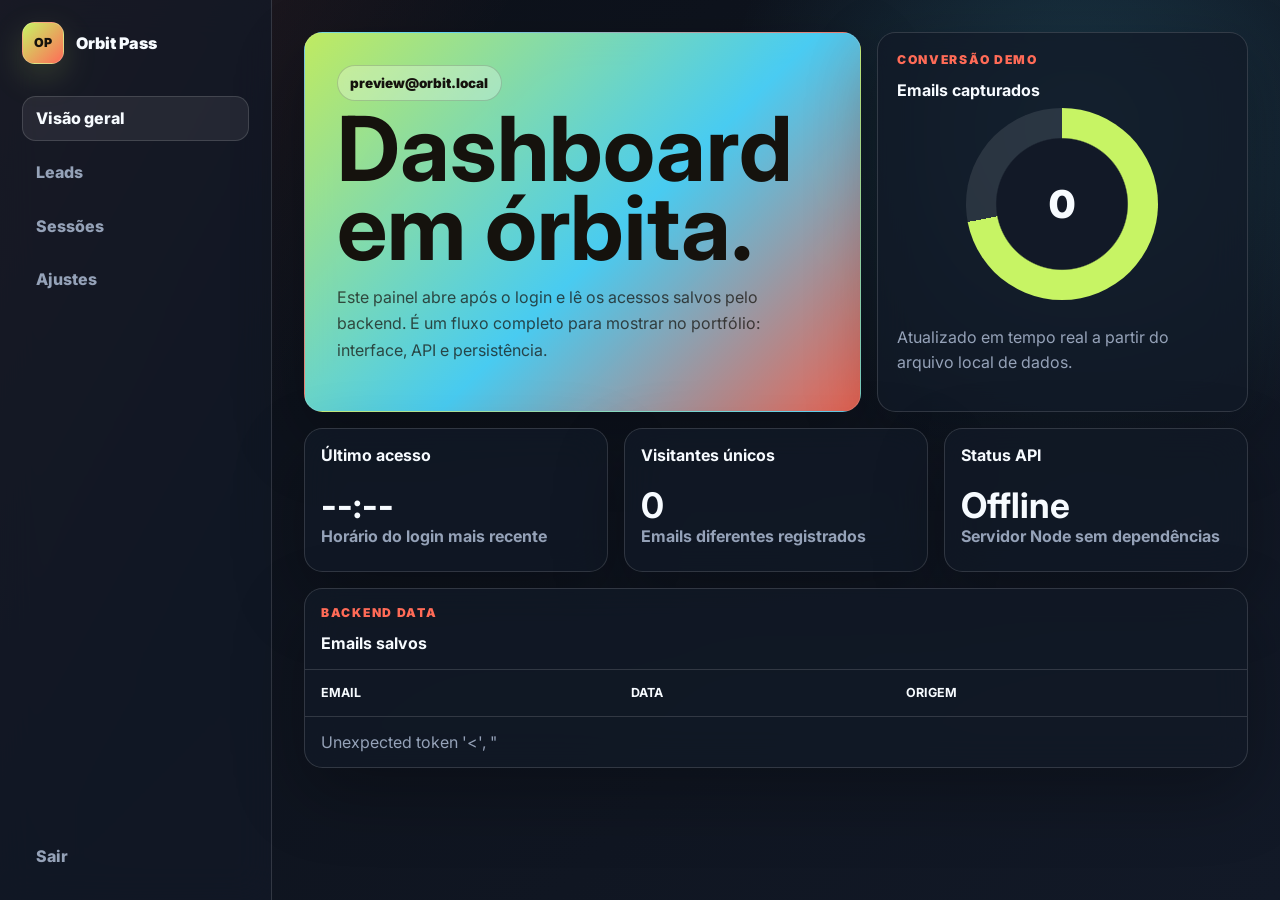
==== dashboard.html @ ef5bdccc "Cria login orbital com backend e dashboard" ====
<!DOCTYPE html>
<html lang="pt-BR">
<head>
  <meta charset="UTF-8">
  <meta name="viewport" content="width=device-width, initial-scale=1.0">
  <meta name="description" content="Dashboard Orbit Pass após login.">
  <title>Orbit Pass | Dashboard</title>
  <link rel="preconnect" href="https://fonts.googleapis.com">
  <link rel="preconnect" href="https://fonts.gstatic.com" crossorigin>
  <link href="https://fonts.googleapis.com/css2?family=Inter:wght@400;500;600;700;800;900&display=swap" rel="stylesheet">
  <link rel="stylesheet" href="styles.css">
</head>
<body class="dashboard-page">
  <main class="dashboard-shell">
    <aside class="sidebar" aria-label="Menu principal">
      <div>
        <a class="brand" href="/">
          <span class="brand-mark">OP</span>
          <span>Orbit Pass</span>
        </a>
        <nav class="nav-stack" aria-label="Seções da dashboard">
          <a class="is-active" href="#">Visão geral</a>
          <a href="#">Leads</a>
          <a href="#">Sessões</a>
          <a href="#">Ajustes</a>
        </nav>
      </div>
      <button class="logout-btn" type="button">Sair</button>
    </aside>

    <section class="dashboard-main">
      <div class="dashboard-hero">
        <article class="welcome-panel">
          <span class="session-pill" data-user-email>Carregando sessão...</span>
          <h1>Dashboard em órbita.</h1>
          <p>
            Este painel abre após o login e lê os acessos salvos pelo backend.
            É um fluxo completo para mostrar no portfólio: interface, API e persistência.
          </p>
        </article>

        <article class="insight-panel">
          <div>
            <p class="eyebrow">conversão demo</p>
            <h2>Emails capturados</h2>
          </div>
          <div class="radial-stat" data-total-leads>0</div>
          <p class="muted-copy">Atualizado em tempo real a partir do arquivo local de dados.</p>
        </article>
      </div>

      <section class="dashboard-grid" aria-label="Indicadores">
        <article class="dash-card">
          <h2>Último acesso</h2>
          <strong data-last-login>--:--</strong>
          <span>Horário do login mais recente</span>
        </article>
        <article class="dash-card">
          <h2>Visitantes únicos</h2>
          <strong data-unique-leads>0</strong>
          <span>Emails diferentes registrados</span>
        </article>
        <article class="dash-card">
          <h2>Status API</h2>
          <strong data-api-status>Online</strong>
          <span>Servidor Node sem dependências</span>
        </article>
      </section>

      <section class="lead-table" aria-label="Emails salvos">
        <header>
          <div>
            <p class="eyebrow">backend data</p>
            <h2>Emails salvos</h2>
          </div>
        </header>
        <table>
          <thead>
            <tr>
              <th>Email</th>
              <th>Data</th>
              <th>Origem</th>
            </tr>
          </thead>
          <tbody data-leads-body>
            <tr>
              <td colspan="3">Carregando...</td>
            </tr>
          </tbody>
        </table>
      </section>
    </section>
  </main>

  <script src="dashboard.js"></script>
</body>
</html>
---- styles.css ----
:root {
  color-scheme: dark;
  --bg: #0c1018;
  --bg-soft: #121927;
  --surface: rgba(18, 25, 39, 0.76);
  --surface-strong: #f6f1e7;
  --text: #f7fbff;
  --text-dark: #15120d;
  --muted: #95a2b8;
  --muted-dark: #625f58;
  --line: rgba(255, 255, 255, 0.14);
  --field: rgba(255, 255, 255, 0.07);
  --lime: #c7f464;
  --coral: #ff6b57;
  --cyan: #4dd7ff;
  --violet: #8f7cff;
  --ink: #15120d;
  --danger: #ff5c7a;
  --shadow: 0 26px 70px rgba(0, 0, 0, 0.28);
}

:root.light {
  color-scheme: light;
  --bg: #f4efe5;
  --bg-soft: #fffaf0;
  --surface: rgba(255, 250, 240, 0.78);
  --surface-strong: #111827;
  --text: #16130e;
  --text-dark: #f7fbff;
  --muted: #68645d;
  --muted-dark: #bfc8d7;
  --line: rgba(22, 19, 14, 0.14);
  --field: rgba(255, 255, 255, 0.62);
  --shadow: 0 24px 60px rgba(68, 54, 31, 0.16);
}

* {
  box-sizing: border-box;
}

body {
  min-height: 100vh;
  margin: 0;
  overflow-x: hidden;
  color: var(--text);
  font-family: Inter, system-ui, -apple-system, BlinkMacSystemFont, "Segoe UI", sans-serif;
  background:
    linear-gradient(120deg, color-mix(in srgb, var(--coral) 12%, transparent), transparent 28rem),
    radial-gradient(circle at 84% 14%, color-mix(in srgb, var(--cyan) 18%, transparent), transparent 22rem),
    linear-gradient(135deg, var(--bg), var(--bg-soft));
}

button,
input {
  font: inherit;
}

a {
  color: inherit;
  text-decoration: none;
}

.access-shell {
  display: grid;
  min-height: 100vh;
  grid-template-columns: minmax(0, 1.08fr) minmax(420px, 0.92fr);
}

.signal-stage {
  position: relative;
  display: grid;
  min-height: 100vh;
  grid-template-rows: auto 1fr auto;
  overflow: hidden;
  padding: clamp(1.1rem, 3vw, 2.4rem);
  color: white;
  background:
    linear-gradient(135deg, rgba(13, 18, 28, 0.96), rgba(16, 28, 39, 0.82)),
    linear-gradient(90deg, rgba(255, 255, 255, 0.07) 1px, transparent 1px),
    linear-gradient(0deg, rgba(255, 255, 255, 0.07) 1px, transparent 1px);
  background-size: auto, 4.8rem 4.8rem, 4.8rem 4.8rem;
}

.signal-stage::before {
  position: absolute;
  inset: -20%;
  content: "";
  background:
    conic-gradient(from 110deg at 38% 45%, transparent, rgba(199, 244, 100, 0.18), transparent 28%),
    conic-gradient(from 260deg at 74% 56%, transparent, rgba(255, 107, 87, 0.22), transparent 32%);
  filter: blur(10px);
  animation: ambientSpin 18s linear infinite;
}

.signal-stage::after {
  position: absolute;
  inset: 0;
  content: "";
  background-image: linear-gradient(rgba(255, 255, 255, 0.08) 1px, transparent 1px);
  background-size: 100% 0.55rem;
  opacity: 0.16;
  pointer-events: none;
}

.topbar,
.orbit-wrap,
.stage-copy {
  position: relative;
  z-index: 1;
}

.topbar {
  display: flex;
  align-items: center;
  justify-content: space-between;
}

.brand,
.mobile-brand {
  display: inline-flex;
  align-items: center;
  gap: 0.72rem;
  font-weight: 900;
}

.brand-mark {
  display: grid;
  width: 2.65rem;
  height: 2.65rem;
  place-items: center;
  border: 1px solid rgba(255, 255, 255, 0.22);
  border-radius: 0.78rem;
  color: var(--ink);
  background: linear-gradient(135deg, var(--lime), var(--coral));
  box-shadow: 0 12px 34px rgba(199, 244, 100, 0.18);
  font-size: 0.78rem;
  letter-spacing: 0;
}

.theme-toggle {
  display: grid;
  width: 2.8rem;
  height: 2.8rem;
  place-items: center;
  border: 1px solid rgba(255, 255, 255, 0.22);
  border-radius: 999px;
  color: white;
  background: rgba(255, 255, 255, 0.1);
  cursor: pointer;
  backdrop-filter: blur(14px);
  transition: transform 0.2s ease, background 0.2s ease;
}

.theme-toggle:hover {
  transform: translateY(-2px) rotate(8deg);
  background: rgba(255, 255, 255, 0.16);
}

.theme-toggle svg,
.input-wrap svg,
.submit-btn svg {
  width: 1.15rem;
  height: 1.15rem;
  fill: none;
  stroke: currentColor;
  stroke-width: 1.9;
  stroke-linecap: round;
  stroke-linejoin: round;
}

.sun-icon,
:root.light .moon-icon {
  display: none;
}

:root.light .sun-icon {
  display: block;
}

.orbit-wrap {
  align-self: center;
  justify-self: center;
  width: min(38rem, 92vw);
  aspect-ratio: 1;
  margin-block: 1rem;
}

.orbit-core {
  position: relative;
  width: 100%;
  height: 100%;
  border-radius: 50%;
  background:
    radial-gradient(circle, rgba(255, 255, 255, 0.12), transparent 8rem),
    radial-gradient(circle at 40% 50%, rgba(77, 215, 255, 0.16), transparent 12rem);
}

.core-dot,
.core-ring,
.planet,
.floating-note {
  position: absolute;
}

.core-dot {
  inset: 42%;
  border: 2px solid rgba(255, 255, 255, 0.28);
  border-radius: 1.5rem;
  background: linear-gradient(135deg, var(--lime), var(--cyan));
  box-shadow: 0 0 90px rgba(77, 215, 255, 0.42);
  animation: pulseCore 3.4s ease-in-out infinite;
}

.core-ring {
  inset: var(--inset);
  border: 1px solid rgba(255, 255, 255, 0.2);
  border-radius: 50%;
  transform: rotate(var(--rotate));
}

.core-ring::before {
  position: absolute;
  width: 1rem;
  height: 1rem;
  top: 11%;
  left: 18%;
  border-radius: 50%;
  background: var(--color);
  box-shadow: 0 0 30px var(--color);
  content: "";
}

.core-ring.one {
  --inset: 8%;
  --rotate: -18deg;
  --color: var(--lime);
  animation: orbitA 12s linear infinite;
}

.core-ring.two {
  --inset: 20%;
  --rotate: 22deg;
  --color: var(--coral);
  animation: orbitB 9s linear infinite;
}

.core-ring.three {
  --inset: 31%;
  --rotate: 74deg;
  --color: var(--cyan);
  animation: orbitA 15s linear infinite reverse;
}

.planet {
  width: 4.2rem;
  height: 4.2rem;
  border: 1px solid rgba(255, 255, 255, 0.18);
  border-radius: 1.2rem;
  background: rgba(255, 255, 255, 0.1);
  backdrop-filter: blur(14px);
  animation: drift 5s ease-in-out infinite;
}

.p1 {
  top: 8%;
  right: 13%;
  background: linear-gradient(135deg, rgba(143, 124, 255, 0.34), rgba(255, 255, 255, 0.08));
}

.p2 {
  bottom: 15%;
  left: 10%;
  animation-delay: -1.2s;
  background: linear-gradient(135deg, rgba(199, 244, 100, 0.28), rgba(255, 255, 255, 0.08));
}

.p3 {
  right: 2%;
  bottom: 24%;
  animation-delay: -2s;
  background: linear-gradient(135deg, rgba(255, 107, 87, 0.3), rgba(255, 255, 255, 0.08));
}

.floating-note {
  display: grid;
  gap: 0.15rem;
  min-width: 8.6rem;
  padding: 0.8rem 0.9rem;
  border: 1px solid rgba(255, 255, 255, 0.18);
  border-radius: 1rem;
  background: rgba(10, 15, 24, 0.66);
  box-shadow: 0 20px 54px rgba(0, 0, 0, 0.26);
  backdrop-filter: blur(18px);
}

.floating-note small {
  color: rgba(255, 255, 255, 0.58);
  font-size: 0.68rem;
  font-weight: 800;
  text-transform: uppercase;
}

.floating-note strong {
  font-size: 1.3rem;
}

.note-a {
  top: 10%;
  left: 2%;
}

.note-b {
  top: 42%;
  right: -1%;
}

.note-c {
  bottom: 6%;
  left: 30%;
}

.stage-copy {
  max-width: 45rem;
  animation: riseIn 0.75s 0.1s both;
}

.eyebrow {
  margin: 0 0 0.82rem;
  color: var(--coral);
  font-size: 0.76rem;
  font-weight: 900;
  letter-spacing: 0.14em;
  text-transform: uppercase;
}

.stage-copy h1 {
  max-width: 13ch;
  margin: 0;
  font-size: clamp(3rem, 7vw, 6.4rem);
  line-height: 0.9;
  letter-spacing: 0;
}

.stage-copy p:last-child {
  max-width: 39rem;
  margin: 1.4rem 0 0;
  color: rgba(255, 255, 255, 0.72);
  font-size: clamp(1rem, 1.4vw, 1.12rem);
  line-height: 1.7;
}

.auth-panel {
  display: grid;
  min-height: 100vh;
  place-items: center;
  padding: clamp(1.2rem, 5vw, 4rem);
}

.auth-card {
  width: min(100%, 29rem);
  animation: riseIn 0.72s 0.18s both;
}

.mobile-brand {
  display: none;
  margin-bottom: 2rem;
}

.auth-heading {
  margin-bottom: 2rem;
}

.auth-heading h2 {
  margin: 0;
  font-size: clamp(2.2rem, 4vw, 3.15rem);
  line-height: 0.98;
  letter-spacing: 0;
}

.auth-heading p:last-child {
  margin: 0.85rem 0 0;
  color: var(--muted);
  line-height: 1.6;
}

.login-form {
  display: grid;
  gap: 1rem;
}

.field {
  display: grid;
  gap: 0.5rem;
  color: var(--text);
  font-size: 0.92rem;
  font-weight: 800;
}

.input-wrap {
  position: relative;
  display: flex;
  min-height: 3.65rem;
  align-items: center;
  border: 1px solid var(--line);
  border-radius: 1.05rem;
  background: var(--field);
  box-shadow: 0 14px 34px rgba(0, 0, 0, 0.08);
  transition: border-color 0.2s ease, box-shadow 0.2s ease, transform 0.2s ease;
}

.input-wrap:focus-within {
  border-color: color-mix(in srgb, var(--lime) 68%, white);
  box-shadow: 0 0 0 4px color-mix(in srgb, var(--lime) 18%, transparent);
  transform: translateY(-1px);
}

.input-wrap > svg {
  flex: 0 0 auto;
  margin-left: 1rem;
  color: var(--muted);
}

.input-wrap input {
  width: 100%;
  min-width: 0;
  height: 100%;
  border: 0;
  outline: 0;
  padding: 0.95rem 1rem;
  color: var(--text);
  background: transparent;
}

.input-wrap input::placeholder {
  color: color-mix(in srgb, var(--muted) 72%, transparent);
}

.password-toggle {
  display: grid;
  flex: 0 0 auto;
  width: 2.85rem;
  height: 2.85rem;
  margin-right: 0.34rem;
  place-items: center;
  border: 0;
  border-radius: 0.82rem;
  color: var(--muted);
  background: transparent;
  cursor: pointer;
}

.password-toggle:hover {
  color: var(--text);
  background: rgba(148, 163, 184, 0.12);
}

.eye-closed,
.password-toggle.is-visible .eye-open {
  display: none;
}

.password-toggle.is-visible .eye-closed {
  display: block;
}

.field-message {
  display: none;
  color: var(--danger);
  font-size: 0.78rem;
  font-weight: 700;
}

.field.is-invalid .input-wrap {
  border-color: color-mix(in srgb, var(--danger) 78%, white);
  box-shadow: 0 0 0 4px color-mix(in srgb, var(--danger) 14%, transparent);
}

.field.is-invalid .field-message {
  display: block;
}

.form-options {
  display: flex;
  align-items: center;
  justify-content: space-between;
  gap: 1rem;
  margin: 0.2rem 0 0.25rem;
  color: var(--muted);
  font-size: 0.88rem;
  font-weight: 800;
}

.remember {
  display: inline-flex;
  align-items: center;
  gap: 0.5rem;
  cursor: pointer;
}

.remember input {
  width: 1rem;
  height: 1rem;
  accent-color: var(--lime);
}

.form-options a {
  color: var(--coral);
}

.submit-btn {
  position: relative;
  display: inline-flex;
  min-height: 3.7rem;
  align-items: center;
  justify-content: center;
  gap: 0.7rem;
  overflow: hidden;
  border: 0;
  border-radius: 1.05rem;
  color: var(--ink);
  background: linear-gradient(135deg, var(--lime), var(--cyan) 48%, var(--coral));
  box-shadow: 0 18px 42px color-mix(in srgb, var(--cyan) 24%, transparent);
  cursor: pointer;
  font-weight: 900;
  transition: transform 0.2s ease, box-shadow 0.2s ease, filter 0.2s ease;
}

.submit-btn::before {
  position: absolute;
  inset: 0;
  content: "";
  background: linear-gradient(90deg, transparent, rgba(255, 255, 255, 0.56), transparent);
  transform: translateX(-120%);
  transition: transform 0.55s ease;
}

.submit-btn:hover {
  transform: translateY(-2px);
  filter: saturate(1.08);
  box-shadow: 0 22px 50px color-mix(in srgb, var(--coral) 24%, transparent);
}

.submit-btn:hover::before {
  transform: translateX(120%);
}

.submit-btn:disabled {
  cursor: wait;
  filter: grayscale(0.25);
  opacity: 0.72;
}

.submit-btn span,
.submit-btn svg {
  position: relative;
}

.micro-proof {
  display: grid;
  grid-template-columns: repeat(3, minmax(0, 1fr));
  gap: 0.65rem;
  margin-top: 1.35rem;
}

.micro-proof span {
  min-height: 3.1rem;
  display: grid;
  place-items: center;
  border: 1px solid var(--line);
  border-radius: 0.9rem;
  color: var(--muted);
  background: var(--field);
  font-size: 0.78rem;
  font-weight: 900;
  text-align: center;
}

.toast {
  position: fixed;
  right: 1rem;
  bottom: 1rem;
  z-index: 5;
  max-width: calc(100vw - 2rem);
  padding: 0.9rem 1rem;
  border: 1px solid var(--line);
  border-radius: 1rem;
  color: var(--text);
  background: color-mix(in srgb, var(--bg-soft) 86%, transparent);
  box-shadow: var(--shadow);
  opacity: 0;
  transform: translateY(1rem);
  pointer-events: none;
  transition: opacity 0.25s ease, transform 0.25s ease;
  backdrop-filter: blur(14px);
}

.toast.is-visible {
  opacity: 1;
  transform: translateY(0);
}

.dashboard-page {
  min-height: 100vh;
}

.dashboard-shell {
  display: grid;
  min-height: 100vh;
  grid-template-columns: 17rem minmax(0, 1fr);
}

.sidebar {
  position: sticky;
  top: 0;
  display: flex;
  height: 100vh;
  flex-direction: column;
  justify-content: space-between;
  padding: 1.35rem;
  border-right: 1px solid var(--line);
  background: color-mix(in srgb, var(--bg-soft) 72%, transparent);
  backdrop-filter: blur(18px);
}

.nav-stack {
  display: grid;
  gap: 0.55rem;
  margin-top: 2rem;
}

.nav-stack a,
.logout-btn {
  display: flex;
  min-height: 2.8rem;
  align-items: center;
  border: 1px solid transparent;
  border-radius: 0.85rem;
  padding: 0 0.85rem;
  color: var(--muted);
  background: transparent;
  font-weight: 800;
}

.nav-stack a.is-active,
.nav-stack a:hover,
.logout-btn:hover {
  border-color: var(--line);
  color: var(--text);
  background: var(--field);
}

.logout-btn {
  width: 100%;
  cursor: pointer;
}

.dashboard-main {
  padding: clamp(1.1rem, 3vw, 2rem);
}

.dashboard-hero {
  display: grid;
  grid-template-columns: minmax(0, 1.2fr) minmax(19rem, 0.8fr);
  gap: 1rem;
  align-items: stretch;
}

.welcome-panel,
.insight-panel,
.dash-card,
.lead-table {
  border: 1px solid var(--line);
  border-radius: 1.15rem;
  background: var(--surface);
  box-shadow: var(--shadow);
  backdrop-filter: blur(18px);
}

.welcome-panel {
  min-height: 19rem;
  padding: clamp(1.2rem, 3vw, 2rem);
  color: var(--text-dark);
  background:
    linear-gradient(135deg, rgba(199, 244, 100, 0.96), rgba(77, 215, 255, 0.94) 55%, rgba(255, 107, 87, 0.92));
}

.welcome-panel h1 {
  max-width: 11ch;
  margin: 0.6rem 0 1rem;
  color: var(--ink);
  font-size: clamp(3rem, 7vw, 5.6rem);
  line-height: 0.88;
  letter-spacing: 0;
}

.welcome-panel p {
  max-width: 36rem;
  color: rgba(21, 18, 13, 0.72);
  line-height: 1.65;
}

.session-pill {
  display: inline-flex;
  max-width: 100%;
  align-items: center;
  border: 1px solid rgba(21, 18, 13, 0.18);
  border-radius: 999px;
  padding: 0.55rem 0.78rem;
  color: var(--ink);
  background: rgba(255, 255, 255, 0.28);
  font-size: 0.84rem;
  font-weight: 900;
}

.insight-panel {
  display: grid;
  align-content: space-between;
  min-height: 19rem;
  padding: 1.2rem;
}

.insight-panel h2,
.dash-card h2,
.lead-table h2 {
  margin: 0;
  font-size: 1rem;
}

.radial-stat {
  display: grid;
  width: min(12rem, 100%);
  aspect-ratio: 1;
  place-items: center;
  justify-self: center;
  border-radius: 50%;
  background:
    radial-gradient(circle, var(--bg-soft) 0 48%, transparent 49%),
    conic-gradient(var(--lime) 0 72%, rgba(255, 255, 255, 0.1) 72% 100%);
  color: var(--text);
  font-size: 2.4rem;
  font-weight: 900;
}

.dashboard-grid {
  display: grid;
  grid-template-columns: repeat(3, minmax(0, 1fr));
  gap: 1rem;
  margin-top: 1rem;
}

.dash-card {
  min-height: 9rem;
  padding: 1rem;
}

.dash-card strong {
  display: block;
  margin-top: 1.2rem;
  font-size: 2.2rem;
}

.dash-card span {
  color: var(--muted);
  font-weight: 700;
}

.lead-table {
  margin-top: 1rem;
  overflow: hidden;
}

.lead-table header {
  display: flex;
  align-items: center;
  justify-content: space-between;
  gap: 1rem;
  padding: 1rem;
  border-bottom: 1px solid var(--line);
}

.lead-table table {
  width: 100%;
  border-collapse: collapse;
}

.lead-table th,
.lead-table td {
  padding: 0.95rem 1rem;
  border-bottom: 1px solid var(--line);
  color: var(--muted);
  text-align: left;
}

.lead-table th {
  color: var(--text);
  font-size: 0.78rem;
  text-transform: uppercase;
}

.muted-copy {
  color: var(--muted);
  line-height: 1.6;
}

.lead-table tr:last-child td {
  border-bottom: 0;
}

@keyframes riseIn {
  from {
    opacity: 0;
    transform: translateY(1.4rem);
  }
  to {
    opacity: 1;
    transform: translateY(0);
  }
}

@keyframes ambientSpin {
  to {
    transform: rotate(360deg);
  }
}

@keyframes pulseCore {
  50% {
    transform: scale(1.08);
  }
}

@keyframes orbitA {
  to {
    transform: rotate(calc(var(--rotate) + 360deg));
  }
}

@keyframes orbitB {
  to {
    transform: rotate(calc(var(--rotate) - 360deg));
  }
}

@keyframes drift {
  50% {
    transform: translate3d(0.6rem, -0.8rem, 0) rotate(7deg);
  }
}

@media (max-width: 1040px) {
  .access-shell {
    grid-template-columns: 1fr;
  }

  .auth-panel {
    order: -1;
    min-height: auto;
  }

  .signal-stage {
    min-height: 42rem;
  }

  .dashboard-shell {
    grid-template-columns: 1fr;
  }

  .sidebar {
    position: static;
    height: auto;
    display: grid;
    gap: 1rem;
  }

  .sidebar > div {
    display: flex;
    align-items: center;
    gap: 1rem;
    justify-content: space-between;
  }

  .nav-stack {
    grid-template-columns: repeat(4, minmax(0, auto));
    margin-top: 0;
  }

  .logout-btn {
    width: auto;
    justify-self: end;
  }

  .dashboard-hero {
    grid-template-columns: 1fr;
  }
}

@media (max-width: 720px) {
  .signal-stage {
    min-height: auto;
    padding: 1rem;
  }

  .topbar .brand {
    visibility: hidden;
  }

  .orbit-wrap {
    width: min(28rem, 96vw);
    margin-block: 2rem;
  }

  .floating-note {
    min-width: 7.2rem;
  }

  .note-b {
    right: 0;
  }

  .stage-copy h1 {
    font-size: clamp(2.8rem, 15vw, 4.4rem);
  }

  .auth-panel {
    padding: 2rem 1rem 2.5rem;
  }

  .mobile-brand {
    display: inline-flex;
  }

  .form-options {
    align-items: flex-start;
    flex-direction: column;
  }

  .micro-proof,
  .dashboard-grid {
    grid-template-columns: 1fr;
  }

  .sidebar > div {
    align-items: flex-start;
    flex-direction: column;
  }

  .nav-stack {
    width: 100%;
    grid-template-columns: 1fr 1fr;
  }

  .welcome-panel h1 {
    font-size: 3rem;
  }

  .lead-table {
    overflow-x: auto;
  }
}

@media (prefers-reduced-motion: reduce) {
  *,
  *::before,
  *::after {
    scroll-behavior: auto !important;
    animation-duration: 0.01ms !important;
    animation-iteration-count: 1 !important;
    transition-duration: 0.01ms !important;
  }
}
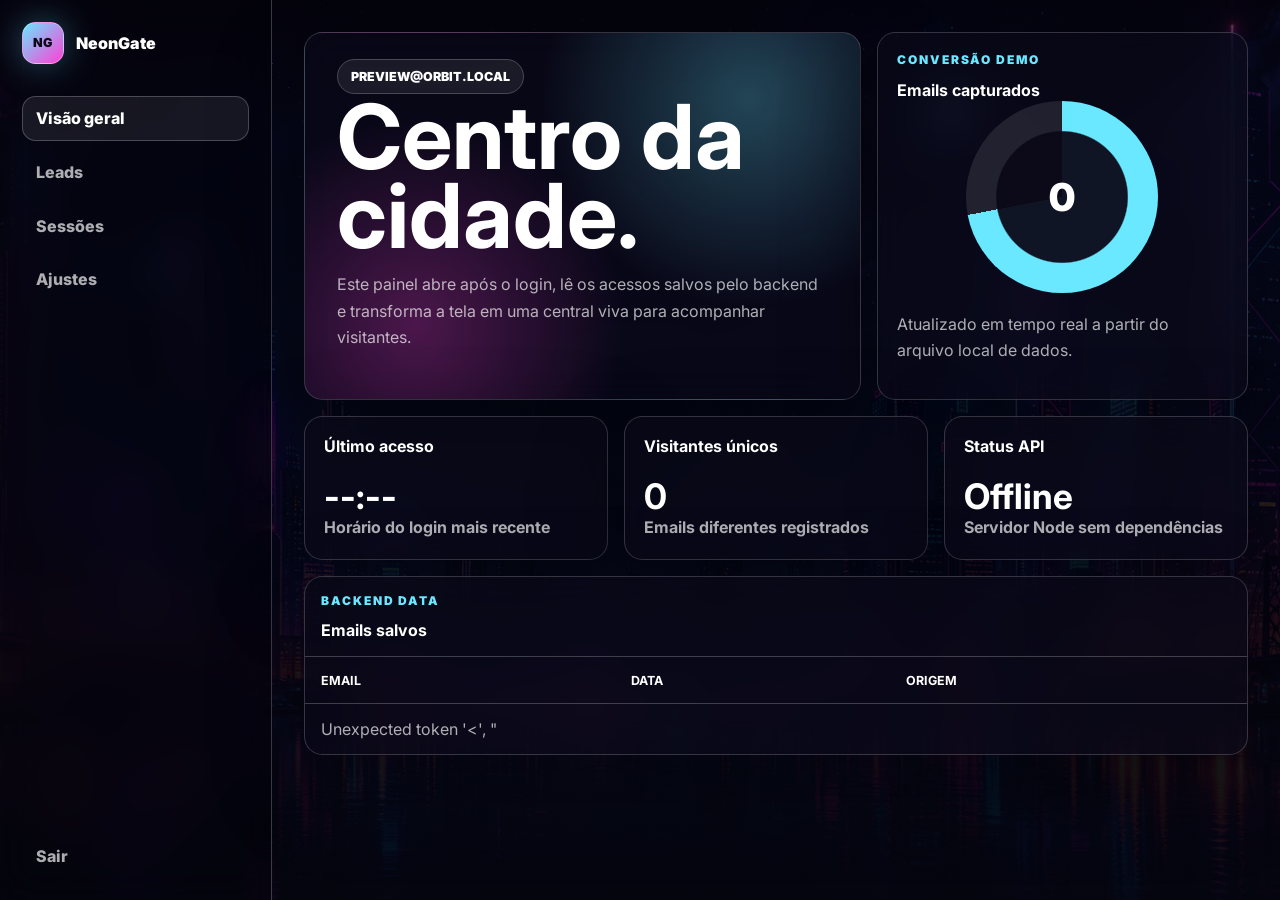
==== commit 9c5ee201: "Redesenha login em estilo neon city" ====
--- a/dashboard.html
+++ b/dashboard.html
@@ -4,7 +4,7 @@
   <meta charset="UTF-8">
   <meta name="viewport" content="width=device-width, initial-scale=1.0">
   <meta name="description" content="Dashboard Orbit Pass após login.">
-  <title>Orbit Pass | Dashboard</title>
+  <title>NeonGate | Dashboard</title>
   <link rel="preconnect" href="https://fonts.googleapis.com">
   <link rel="preconnect" href="https://fonts.gstatic.com" crossorigin>
   <link href="https://fonts.googleapis.com/css2?family=Inter:wght@400;500;600;700;800;900&display=swap" rel="stylesheet">
@@ -15,8 +15,8 @@
     <aside class="sidebar" aria-label="Menu principal">
       <div>
         <a class="brand" href="/">
-          <span class="brand-mark">OP</span>
-          <span>Orbit Pass</span>
+          <span class="brand-mark">NG</span>
+          <span>NeonGate</span>
         </a>
         <nav class="nav-stack" aria-label="Seções da dashboard">
           <a class="is-active" href="#">Visão geral</a>
@@ -32,10 +32,10 @@
       <div class="dashboard-hero">
         <article class="welcome-panel">
           <span class="session-pill" data-user-email>Carregando sessão...</span>
-          <h1>Dashboard em órbita.</h1>
+          <h1>Centro da cidade.</h1>
           <p>
-            Este painel abre após o login e lê os acessos salvos pelo backend.
-            É um fluxo completo para mostrar no portfólio: interface, API e persistência.
+            Este painel abre após o login, lê os acessos salvos pelo backend
+            e transforma a tela em uma central viva para acompanhar visitantes.
           </p>
         </article>
 
--- a/styles.css
+++ b/styles.css
@@ -1,37 +1,18 @@
 :root {
   color-scheme: dark;
-  --bg: #0c1018;
-  --bg-soft: #121927;
-  --surface: rgba(18, 25, 39, 0.76);
-  --surface-strong: #f6f1e7;
-  --text: #f7fbff;
-  --text-dark: #15120d;
-  --muted: #95a2b8;
-  --muted-dark: #625f58;
-  --line: rgba(255, 255, 255, 0.14);
-  --field: rgba(255, 255, 255, 0.07);
-  --lime: #c7f464;
-  --coral: #ff6b57;
-  --cyan: #4dd7ff;
-  --violet: #8f7cff;
-  --ink: #15120d;
-  --danger: #ff5c7a;
-  --shadow: 0 26px 70px rgba(0, 0, 0, 0.28);
-}
-
-:root.light {
-  color-scheme: light;
-  --bg: #f4efe5;
-  --bg-soft: #fffaf0;
-  --surface: rgba(255, 250, 240, 0.78);
-  --surface-strong: #111827;
-  --text: #16130e;
-  --text-dark: #f7fbff;
-  --muted: #68645d;
-  --muted-dark: #bfc8d7;
-  --line: rgba(22, 19, 14, 0.14);
-  --field: rgba(255, 255, 255, 0.62);
-  --shadow: 0 24px 60px rgba(68, 54, 31, 0.16);
+  --bg: #070711;
+  --panel: rgba(18, 13, 35, 0.5);
+  --panel-strong: rgba(18, 13, 35, 0.72);
+  --text: #ffffff;
+  --muted: rgba(255, 255, 255, 0.68);
+  --line: rgba(255, 255, 255, 0.22);
+  --field: rgba(255, 255, 255, 0.08);
+  --cyan: #69e8ff;
+  --pink: #ff3fd4;
+  --violet: #8c6bff;
+  --orange: #ff8b4a;
+  --danger: #ff5c89;
+  --shadow: 0 30px 90px rgba(0, 0, 0, 0.42);
 }
 
 * {
@@ -44,10 +25,7 @@
   overflow-x: hidden;
   color: var(--text);
   font-family: Inter, system-ui, -apple-system, BlinkMacSystemFont, "Segoe UI", sans-serif;
-  background:
-    linear-gradient(120deg, color-mix(in srgb, var(--coral) 12%, transparent), transparent 28rem),
-    radial-gradient(circle at 84% 14%, color-mix(in srgb, var(--cyan) 18%, transparent), transparent 22rem),
-    linear-gradient(135deg, var(--bg), var(--bg-soft));
+  background: var(--bg);
 }
 
 button,
@@ -60,66 +38,60 @@
   text-decoration: none;
 }
 
-.access-shell {
+.login-scene {
+  position: relative;
   display: grid;
   min-height: 100vh;
-  grid-template-columns: minmax(0, 1.08fr) minmax(420px, 0.92fr);
-}
-
-.signal-stage {
-  position: relative;
-  display: grid;
-  min-height: 100vh;
-  grid-template-rows: auto 1fr auto;
+  place-items: center;
   overflow: hidden;
-  padding: clamp(1.1rem, 3vw, 2.4rem);
-  color: white;
+  padding: 5.5rem 1rem 2rem;
   background:
-    linear-gradient(135deg, rgba(13, 18, 28, 0.96), rgba(16, 28, 39, 0.82)),
-    linear-gradient(90deg, rgba(255, 255, 255, 0.07) 1px, transparent 1px),
-    linear-gradient(0deg, rgba(255, 255, 255, 0.07) 1px, transparent 1px);
-  background-size: auto, 4.8rem 4.8rem, 4.8rem 4.8rem;
-}
-
-.signal-stage::before {
-  position: absolute;
-  inset: -20%;
-  content: "";
-  background:
-    conic-gradient(from 110deg at 38% 45%, transparent, rgba(199, 244, 100, 0.18), transparent 28%),
-    conic-gradient(from 260deg at 74% 56%, transparent, rgba(255, 107, 87, 0.22), transparent 32%);
-  filter: blur(10px);
-  animation: ambientSpin 18s linear infinite;
-}
-
-.signal-stage::after {
+    linear-gradient(180deg, rgba(3, 3, 10, 0.3), rgba(3, 3, 10, 0.42) 48%, rgba(3, 3, 10, 0.8)),
+    url("assets/neon-city-login.png") center/cover no-repeat;
+}
+
+.login-scene::before {
   position: absolute;
   inset: 0;
   content: "";
-  background-image: linear-gradient(rgba(255, 255, 255, 0.08) 1px, transparent 1px);
-  background-size: 100% 0.55rem;
-  opacity: 0.16;
+  background:
+    radial-gradient(circle at 68% 15%, rgba(105, 232, 255, 0.28), transparent 4.8rem),
+    radial-gradient(circle at 54% 52%, rgba(105, 232, 255, 0.24), transparent 15rem),
+    radial-gradient(circle at 43% 48%, rgba(255, 63, 212, 0.24), transparent 15rem),
+    linear-gradient(90deg, rgba(0, 0, 0, 0.5), transparent 22%, transparent 76%, rgba(0, 0, 0, 0.48));
   pointer-events: none;
 }
 
-.topbar,
-.orbit-wrap,
-.stage-copy {
-  position: relative;
-  z-index: 1;
-}
-
-.topbar {
+.login-scene::after {
+  position: absolute;
+  inset: 0;
+  content: "";
+  background-image:
+    linear-gradient(rgba(255, 255, 255, 0.05) 1px, transparent 1px),
+    radial-gradient(circle, rgba(255, 255, 255, 0.22) 0 1px, transparent 1.6px);
+  background-size: 100% 0.55rem, 4rem 4rem;
+  opacity: 0.22;
+  mix-blend-mode: screen;
+  pointer-events: none;
+}
+
+.login-topbar {
+  position: absolute;
+  top: 1.15rem;
+  left: 50%;
+  z-index: 2;
   display: flex;
+  width: min(100% - 2rem, 72rem);
   align-items: center;
   justify-content: space-between;
-}
-
-.brand,
-.mobile-brand {
+  transform: translateX(-50%);
+}
+
+.brand {
   display: inline-flex;
   align-items: center;
   gap: 0.72rem;
+  color: white;
   font-weight: 900;
 }
 
@@ -128,35 +100,121 @@
   width: 2.65rem;
   height: 2.65rem;
   place-items: center;
-  border: 1px solid rgba(255, 255, 255, 0.22);
-  border-radius: 0.78rem;
-  color: var(--ink);
-  background: linear-gradient(135deg, var(--lime), var(--coral));
-  box-shadow: 0 12px 34px rgba(199, 244, 100, 0.18);
+  border: 1px solid rgba(255, 255, 255, 0.32);
+  border-radius: 0.85rem;
+  color: #100818;
+  background: linear-gradient(135deg, var(--cyan), var(--pink));
+  box-shadow: 0 0 34px rgba(105, 232, 255, 0.35);
   font-size: 0.78rem;
+}
+
+.status-chip,
+.session-pill {
+  border: 1px solid rgba(255, 255, 255, 0.2);
+  border-radius: 999px;
+  padding: 0.55rem 0.8rem;
+  color: white;
+  background: rgba(255, 255, 255, 0.08);
+  backdrop-filter: blur(16px);
+  font-size: 0.78rem;
+  font-weight: 900;
+  text-transform: uppercase;
+}
+
+.login-card {
+  position: relative;
+  z-index: 1;
+  width: min(100%, 32.5rem);
+  padding: clamp(1.45rem, 4vw, 2.6rem);
+  border: 1px solid rgba(255, 255, 255, 0.24);
+  border-radius: 1.15rem;
+  background:
+    linear-gradient(135deg, rgba(255, 63, 212, 0.1), rgba(105, 232, 255, 0.12)),
+    rgba(12, 9, 24, 0.52);
+  box-shadow:
+    0 0 0 1px rgba(255, 255, 255, 0.04) inset,
+    0 28px 90px rgba(0, 0, 0, 0.46),
+    0 0 80px rgba(105, 232, 255, 0.18);
+  backdrop-filter: blur(18px);
+  animation: cardEnter 0.8s ease both;
+}
+
+.login-card::before {
+  position: absolute;
+  inset: 0;
+  border-radius: inherit;
+  content: "";
+  background: linear-gradient(100deg, transparent, rgba(255, 255, 255, 0.16), transparent);
+  transform: translateX(-120%);
+  animation: glassSweep 4.8s 1s ease-in-out infinite;
+  pointer-events: none;
+}
+
+.auth-heading {
+  text-align: center;
+}
+
+.eyebrow {
+  margin: 0 0 0.8rem;
+  color: var(--cyan);
+  font-size: 0.75rem;
+  font-weight: 900;
+  letter-spacing: 0.16em;
+  text-transform: uppercase;
+}
+
+.auth-heading h1,
+.auth-heading h2 {
+  margin: 0;
+  color: white;
+  font-size: clamp(2.25rem, 7vw, 3.1rem);
+  line-height: 1;
   letter-spacing: 0;
-}
-
-.theme-toggle {
-  display: grid;
-  width: 2.8rem;
-  height: 2.8rem;
-  place-items: center;
+  text-shadow: 0 0 34px rgba(105, 232, 255, 0.22);
+}
+
+.auth-heading p {
+  margin: 0.8rem 0 0;
+  color: var(--muted);
+  line-height: 1.55;
+}
+
+.login-form {
+  display: grid;
+  gap: 1.15rem;
+  margin-top: 2rem;
+}
+
+.field {
+  display: grid;
+  gap: 0.48rem;
+  color: white;
+  font-size: 0.9rem;
+  font-weight: 800;
+}
+
+.input-wrap {
+  position: relative;
+  display: flex;
+  min-height: 3.65rem;
+  align-items: center;
   border: 1px solid rgba(255, 255, 255, 0.22);
   border-radius: 999px;
-  color: white;
-  background: rgba(255, 255, 255, 0.1);
-  cursor: pointer;
-  backdrop-filter: blur(14px);
-  transition: transform 0.2s ease, background 0.2s ease;
-}
-
-.theme-toggle:hover {
-  transform: translateY(-2px) rotate(8deg);
-  background: rgba(255, 255, 255, 0.16);
-}
-
-.theme-toggle svg,
+  background: rgba(255, 255, 255, 0.08);
+  box-shadow:
+    0 0 0 1px rgba(255, 255, 255, 0.04) inset,
+    0 0 28px rgba(140, 107, 255, 0.22);
+  transition: border-color 0.2s ease, box-shadow 0.2s ease, transform 0.2s ease;
+}
+
+.input-wrap:focus-within {
+  border-color: rgba(105, 232, 255, 0.78);
+  box-shadow:
+    0 0 0 4px rgba(105, 232, 255, 0.12),
+    0 0 36px rgba(105, 232, 255, 0.28);
+  transform: translateY(-1px);
+}
+
 .input-wrap svg,
 .submit-btn svg {
   width: 1.15rem;
@@ -168,256 +226,10 @@
   stroke-linejoin: round;
 }
 
-.sun-icon,
-:root.light .moon-icon {
-  display: none;
-}
-
-:root.light .sun-icon {
-  display: block;
-}
-
-.orbit-wrap {
-  align-self: center;
-  justify-self: center;
-  width: min(38rem, 92vw);
-  aspect-ratio: 1;
-  margin-block: 1rem;
-}
-
-.orbit-core {
-  position: relative;
-  width: 100%;
-  height: 100%;
-  border-radius: 50%;
-  background:
-    radial-gradient(circle, rgba(255, 255, 255, 0.12), transparent 8rem),
-    radial-gradient(circle at 40% 50%, rgba(77, 215, 255, 0.16), transparent 12rem);
-}
-
-.core-dot,
-.core-ring,
-.planet,
-.floating-note {
-  position: absolute;
-}
-
-.core-dot {
-  inset: 42%;
-  border: 2px solid rgba(255, 255, 255, 0.28);
-  border-radius: 1.5rem;
-  background: linear-gradient(135deg, var(--lime), var(--cyan));
-  box-shadow: 0 0 90px rgba(77, 215, 255, 0.42);
-  animation: pulseCore 3.4s ease-in-out infinite;
-}
-
-.core-ring {
-  inset: var(--inset);
-  border: 1px solid rgba(255, 255, 255, 0.2);
-  border-radius: 50%;
-  transform: rotate(var(--rotate));
-}
-
-.core-ring::before {
-  position: absolute;
-  width: 1rem;
-  height: 1rem;
-  top: 11%;
-  left: 18%;
-  border-radius: 50%;
-  background: var(--color);
-  box-shadow: 0 0 30px var(--color);
-  content: "";
-}
-
-.core-ring.one {
-  --inset: 8%;
-  --rotate: -18deg;
-  --color: var(--lime);
-  animation: orbitA 12s linear infinite;
-}
-
-.core-ring.two {
-  --inset: 20%;
-  --rotate: 22deg;
-  --color: var(--coral);
-  animation: orbitB 9s linear infinite;
-}
-
-.core-ring.three {
-  --inset: 31%;
-  --rotate: 74deg;
-  --color: var(--cyan);
-  animation: orbitA 15s linear infinite reverse;
-}
-
-.planet {
-  width: 4.2rem;
-  height: 4.2rem;
-  border: 1px solid rgba(255, 255, 255, 0.18);
-  border-radius: 1.2rem;
-  background: rgba(255, 255, 255, 0.1);
-  backdrop-filter: blur(14px);
-  animation: drift 5s ease-in-out infinite;
-}
-
-.p1 {
-  top: 8%;
-  right: 13%;
-  background: linear-gradient(135deg, rgba(143, 124, 255, 0.34), rgba(255, 255, 255, 0.08));
-}
-
-.p2 {
-  bottom: 15%;
-  left: 10%;
-  animation-delay: -1.2s;
-  background: linear-gradient(135deg, rgba(199, 244, 100, 0.28), rgba(255, 255, 255, 0.08));
-}
-
-.p3 {
-  right: 2%;
-  bottom: 24%;
-  animation-delay: -2s;
-  background: linear-gradient(135deg, rgba(255, 107, 87, 0.3), rgba(255, 255, 255, 0.08));
-}
-
-.floating-note {
-  display: grid;
-  gap: 0.15rem;
-  min-width: 8.6rem;
-  padding: 0.8rem 0.9rem;
-  border: 1px solid rgba(255, 255, 255, 0.18);
-  border-radius: 1rem;
-  background: rgba(10, 15, 24, 0.66);
-  box-shadow: 0 20px 54px rgba(0, 0, 0, 0.26);
-  backdrop-filter: blur(18px);
-}
-
-.floating-note small {
-  color: rgba(255, 255, 255, 0.58);
-  font-size: 0.68rem;
-  font-weight: 800;
-  text-transform: uppercase;
-}
-
-.floating-note strong {
-  font-size: 1.3rem;
-}
-
-.note-a {
-  top: 10%;
-  left: 2%;
-}
-
-.note-b {
-  top: 42%;
-  right: -1%;
-}
-
-.note-c {
-  bottom: 6%;
-  left: 30%;
-}
-
-.stage-copy {
-  max-width: 45rem;
-  animation: riseIn 0.75s 0.1s both;
-}
-
-.eyebrow {
-  margin: 0 0 0.82rem;
-  color: var(--coral);
-  font-size: 0.76rem;
-  font-weight: 900;
-  letter-spacing: 0.14em;
-  text-transform: uppercase;
-}
-
-.stage-copy h1 {
-  max-width: 13ch;
-  margin: 0;
-  font-size: clamp(3rem, 7vw, 6.4rem);
-  line-height: 0.9;
-  letter-spacing: 0;
-}
-
-.stage-copy p:last-child {
-  max-width: 39rem;
-  margin: 1.4rem 0 0;
-  color: rgba(255, 255, 255, 0.72);
-  font-size: clamp(1rem, 1.4vw, 1.12rem);
-  line-height: 1.7;
-}
-
-.auth-panel {
-  display: grid;
-  min-height: 100vh;
-  place-items: center;
-  padding: clamp(1.2rem, 5vw, 4rem);
-}
-
-.auth-card {
-  width: min(100%, 29rem);
-  animation: riseIn 0.72s 0.18s both;
-}
-
-.mobile-brand {
-  display: none;
-  margin-bottom: 2rem;
-}
-
-.auth-heading {
-  margin-bottom: 2rem;
-}
-
-.auth-heading h2 {
-  margin: 0;
-  font-size: clamp(2.2rem, 4vw, 3.15rem);
-  line-height: 0.98;
-  letter-spacing: 0;
-}
-
-.auth-heading p:last-child {
-  margin: 0.85rem 0 0;
-  color: var(--muted);
-  line-height: 1.6;
-}
-
-.login-form {
-  display: grid;
-  gap: 1rem;
-}
-
-.field {
-  display: grid;
-  gap: 0.5rem;
-  color: var(--text);
-  font-size: 0.92rem;
-  font-weight: 800;
-}
-
-.input-wrap {
-  position: relative;
-  display: flex;
-  min-height: 3.65rem;
-  align-items: center;
-  border: 1px solid var(--line);
-  border-radius: 1.05rem;
-  background: var(--field);
-  box-shadow: 0 14px 34px rgba(0, 0, 0, 0.08);
-  transition: border-color 0.2s ease, box-shadow 0.2s ease, transform 0.2s ease;
-}
-
-.input-wrap:focus-within {
-  border-color: color-mix(in srgb, var(--lime) 68%, white);
-  box-shadow: 0 0 0 4px color-mix(in srgb, var(--lime) 18%, transparent);
-  transform: translateY(-1px);
-}
-
 .input-wrap > svg {
   flex: 0 0 auto;
-  margin-left: 1rem;
-  color: var(--muted);
+  margin-left: 1.1rem;
+  color: rgba(255, 255, 255, 0.64);
 }
 
 .input-wrap input {
@@ -427,12 +239,13 @@
   border: 0;
   outline: 0;
   padding: 0.95rem 1rem;
-  color: var(--text);
+  color: white;
   background: transparent;
+  font-weight: 700;
 }
 
 .input-wrap input::placeholder {
-  color: color-mix(in srgb, var(--muted) 72%, transparent);
+  color: rgba(255, 255, 255, 0.78);
 }
 
 .password-toggle {
@@ -443,15 +256,15 @@
   margin-right: 0.34rem;
   place-items: center;
   border: 0;
-  border-radius: 0.82rem;
-  color: var(--muted);
+  border-radius: 50%;
+  color: rgba(255, 255, 255, 0.7);
   background: transparent;
   cursor: pointer;
 }
 
 .password-toggle:hover {
-  color: var(--text);
-  background: rgba(148, 163, 184, 0.12);
+  color: white;
+  background: rgba(255, 255, 255, 0.1);
 }
 
 .eye-closed,
@@ -471,8 +284,8 @@
 }
 
 .field.is-invalid .input-wrap {
-  border-color: color-mix(in srgb, var(--danger) 78%, white);
-  box-shadow: 0 0 0 4px color-mix(in srgb, var(--danger) 14%, transparent);
+  border-color: rgba(255, 92, 137, 0.8);
+  box-shadow: 0 0 0 4px rgba(255, 92, 137, 0.13);
 }
 
 .field.is-invalid .field-message {
@@ -484,8 +297,7 @@
   align-items: center;
   justify-content: space-between;
   gap: 1rem;
-  margin: 0.2rem 0 0.25rem;
-  color: var(--muted);
+  color: rgba(255, 255, 255, 0.82);
   font-size: 0.88rem;
   font-weight: 800;
 }
@@ -500,44 +312,45 @@
 .remember input {
   width: 1rem;
   height: 1rem;
-  accent-color: var(--lime);
-}
-
-.form-options a {
-  color: var(--coral);
+  accent-color: var(--cyan);
+}
+
+.form-options a,
+.signup-copy a {
+  color: var(--cyan);
+  text-shadow: 0 0 20px rgba(105, 232, 255, 0.35);
 }
 
 .submit-btn {
   position: relative;
   display: inline-flex;
-  min-height: 3.7rem;
+  min-height: 3.6rem;
   align-items: center;
   justify-content: center;
   gap: 0.7rem;
   overflow: hidden;
   border: 0;
-  border-radius: 1.05rem;
-  color: var(--ink);
-  background: linear-gradient(135deg, var(--lime), var(--cyan) 48%, var(--coral));
-  box-shadow: 0 18px 42px color-mix(in srgb, var(--cyan) 24%, transparent);
+  border-radius: 999px;
+  color: #17111d;
+  background: linear-gradient(135deg, #ffffff, #d9f9ff);
+  box-shadow: 0 18px 44px rgba(105, 232, 255, 0.28);
   cursor: pointer;
   font-weight: 900;
-  transition: transform 0.2s ease, box-shadow 0.2s ease, filter 0.2s ease;
+  transition: transform 0.2s ease, box-shadow 0.2s ease;
 }
 
 .submit-btn::before {
   position: absolute;
   inset: 0;
   content: "";
-  background: linear-gradient(90deg, transparent, rgba(255, 255, 255, 0.56), transparent);
+  background: linear-gradient(90deg, transparent, rgba(105, 232, 255, 0.55), transparent);
   transform: translateX(-120%);
-  transition: transform 0.55s ease;
+  transition: transform 0.6s ease;
 }
 
 .submit-btn:hover {
   transform: translateY(-2px);
-  filter: saturate(1.08);
-  box-shadow: 0 22px 50px color-mix(in srgb, var(--coral) 24%, transparent);
+  box-shadow: 0 22px 54px rgba(255, 63, 212, 0.24);
 }
 
 .submit-btn:hover::before {
@@ -546,8 +359,7 @@
 
 .submit-btn:disabled {
   cursor: wait;
-  filter: grayscale(0.25);
-  opacity: 0.72;
+  opacity: 0.7;
 }
 
 .submit-btn span,
@@ -555,24 +367,11 @@
   position: relative;
 }
 
-.micro-proof {
-  display: grid;
-  grid-template-columns: repeat(3, minmax(0, 1fr));
-  gap: 0.65rem;
-  margin-top: 1.35rem;
-}
-
-.micro-proof span {
-  min-height: 3.1rem;
-  display: grid;
-  place-items: center;
-  border: 1px solid var(--line);
-  border-radius: 0.9rem;
-  color: var(--muted);
-  background: var(--field);
-  font-size: 0.78rem;
-  font-weight: 900;
+.signup-copy {
+  margin: 1.45rem 0 0;
+  color: rgba(255, 255, 255, 0.82);
   text-align: center;
+  font-weight: 800;
 }
 
 .toast {
@@ -582,10 +381,10 @@
   z-index: 5;
   max-width: calc(100vw - 2rem);
   padding: 0.9rem 1rem;
-  border: 1px solid var(--line);
+  border: 1px solid rgba(255, 255, 255, 0.18);
   border-radius: 1rem;
-  color: var(--text);
-  background: color-mix(in srgb, var(--bg-soft) 86%, transparent);
+  color: white;
+  background: rgba(13, 10, 25, 0.82);
   box-shadow: var(--shadow);
   opacity: 0;
   transform: translateY(1rem);
@@ -601,6 +400,9 @@
 
 .dashboard-page {
   min-height: 100vh;
+  background:
+    linear-gradient(180deg, rgba(5, 5, 13, 0.72), rgba(5, 5, 13, 0.94)),
+    url("assets/neon-city-login.png") center/cover fixed no-repeat;
 }
 
 .dashboard-shell {
@@ -618,8 +420,8 @@
   justify-content: space-between;
   padding: 1.35rem;
   border-right: 1px solid var(--line);
-  background: color-mix(in srgb, var(--bg-soft) 72%, transparent);
-  backdrop-filter: blur(18px);
+  background: rgba(5, 5, 13, 0.58);
+  backdrop-filter: blur(20px);
 }
 
 .nav-stack {
@@ -645,8 +447,8 @@
 .nav-stack a:hover,
 .logout-btn:hover {
   border-color: var(--line);
-  color: var(--text);
-  background: var(--field);
+  color: white;
+  background: rgba(255, 255, 255, 0.08);
 }
 
 .logout-btn {
@@ -662,16 +464,15 @@
   display: grid;
   grid-template-columns: minmax(0, 1.2fr) minmax(19rem, 0.8fr);
   gap: 1rem;
-  align-items: stretch;
 }
 
 .welcome-panel,
 .insight-panel,
 .dash-card,
 .lead-table {
-  border: 1px solid var(--line);
+  border: 1px solid rgba(255, 255, 255, 0.18);
   border-radius: 1.15rem;
-  background: var(--surface);
+  background: rgba(11, 9, 25, 0.68);
   box-shadow: var(--shadow);
   backdrop-filter: blur(18px);
 }
@@ -679,44 +480,35 @@
 .welcome-panel {
   min-height: 19rem;
   padding: clamp(1.2rem, 3vw, 2rem);
-  color: var(--text-dark);
   background:
-    linear-gradient(135deg, rgba(199, 244, 100, 0.96), rgba(77, 215, 255, 0.94) 55%, rgba(255, 107, 87, 0.92));
+    radial-gradient(circle at 80% 18%, rgba(105, 232, 255, 0.28), transparent 13rem),
+    radial-gradient(circle at 20% 80%, rgba(255, 63, 212, 0.28), transparent 13rem),
+    rgba(11, 9, 25, 0.72);
 }
 
 .welcome-panel h1 {
   max-width: 11ch;
-  margin: 0.6rem 0 1rem;
-  color: var(--ink);
+  margin: 0.8rem 0 1rem;
   font-size: clamp(3rem, 7vw, 5.6rem);
   line-height: 0.88;
   letter-spacing: 0;
 }
 
-.welcome-panel p {
-  max-width: 36rem;
-  color: rgba(21, 18, 13, 0.72);
+.welcome-panel p,
+.muted-copy {
+  color: var(--muted);
   line-height: 1.65;
 }
 
-.session-pill {
-  display: inline-flex;
-  max-width: 100%;
-  align-items: center;
-  border: 1px solid rgba(21, 18, 13, 0.18);
-  border-radius: 999px;
-  padding: 0.55rem 0.78rem;
-  color: var(--ink);
-  background: rgba(255, 255, 255, 0.28);
-  font-size: 0.84rem;
-  font-weight: 900;
+.insight-panel,
+.dash-card {
+  padding: 1.2rem;
 }
 
 .insight-panel {
   display: grid;
   align-content: space-between;
   min-height: 19rem;
-  padding: 1.2rem;
 }
 
 .insight-panel h2,
@@ -734,9 +526,9 @@
   justify-self: center;
   border-radius: 50%;
   background:
-    radial-gradient(circle, var(--bg-soft) 0 48%, transparent 49%),
-    conic-gradient(var(--lime) 0 72%, rgba(255, 255, 255, 0.1) 72% 100%);
-  color: var(--text);
+    radial-gradient(circle, rgba(11, 9, 25, 0.95) 0 48%, transparent 49%),
+    conic-gradient(var(--cyan) 0 72%, rgba(255, 255, 255, 0.1) 72% 100%);
+  color: white;
   font-size: 2.4rem;
   font-weight: 900;
 }
@@ -750,7 +542,6 @@
 
 .dash-card {
   min-height: 9rem;
-  padding: 1rem;
 }
 
 .dash-card strong {
@@ -792,91 +583,50 @@
 }
 
 .lead-table th {
-  color: var(--text);
+  color: white;
   font-size: 0.78rem;
   text-transform: uppercase;
 }
 
-.muted-copy {
-  color: var(--muted);
-  line-height: 1.6;
-}
-
 .lead-table tr:last-child td {
   border-bottom: 0;
 }
 
-@keyframes riseIn {
+@keyframes cardEnter {
   from {
     opacity: 0;
-    transform: translateY(1.4rem);
+    transform: translateY(1.5rem) scale(0.97);
   }
   to {
     opacity: 1;
-    transform: translateY(0);
-  }
-}
-
-@keyframes ambientSpin {
-  to {
-    transform: rotate(360deg);
-  }
-}
-
-@keyframes pulseCore {
-  50% {
-    transform: scale(1.08);
-  }
-}
-
-@keyframes orbitA {
-  to {
-    transform: rotate(calc(var(--rotate) + 360deg));
-  }
-}
-
-@keyframes orbitB {
-  to {
-    transform: rotate(calc(var(--rotate) - 360deg));
-  }
-}
-
-@keyframes drift {
-  50% {
-    transform: translate3d(0.6rem, -0.8rem, 0) rotate(7deg);
+    transform: translateY(0) scale(1);
+  }
+}
+
+@keyframes glassSweep {
+  45%,
+  100% {
+    transform: translateX(120%);
   }
 }
 
 @media (max-width: 1040px) {
-  .access-shell {
-    grid-template-columns: 1fr;
-  }
-
-  .auth-panel {
-    order: -1;
-    min-height: auto;
-  }
-
-  .signal-stage {
-    min-height: 42rem;
-  }
-
   .dashboard-shell {
     grid-template-columns: 1fr;
   }
 
   .sidebar {
     position: static;
+    display: grid;
     height: auto;
-    display: grid;
     gap: 1rem;
   }
 
   .sidebar > div {
     display: flex;
     align-items: center;
+    justify-content: space-between;
     gap: 1rem;
-    justify-content: space-between;
   }
 
   .nav-stack {
@@ -895,38 +645,18 @@
 }
 
 @media (max-width: 720px) {
-  .signal-stage {
-    min-height: auto;
-    padding: 1rem;
-  }
-
-  .topbar .brand {
-    visibility: hidden;
-  }
-
-  .orbit-wrap {
-    width: min(28rem, 96vw);
-    margin-block: 2rem;
-  }
-
-  .floating-note {
-    min-width: 7.2rem;
-  }
-
-  .note-b {
-    right: 0;
-  }
-
-  .stage-copy h1 {
-    font-size: clamp(2.8rem, 15vw, 4.4rem);
-  }
-
-  .auth-panel {
-    padding: 2rem 1rem 2.5rem;
-  }
-
-  .mobile-brand {
-    display: inline-flex;
+  .login-scene {
+    min-height: 100svh;
+    padding-top: 5rem;
+    background-position: center;
+  }
+
+  .status-chip {
+    display: none;
+  }
+
+  .login-card {
+    padding: 1.35rem;
   }
 
   .form-options {
@@ -934,19 +664,19 @@
     flex-direction: column;
   }
 
-  .micro-proof,
-  .dashboard-grid {
-    grid-template-columns: 1fr;
-  }
-
   .sidebar > div {
     align-items: flex-start;
     flex-direction: column;
   }
 
-  .nav-stack {
+  .nav-stack,
+  .dashboard-grid {
     width: 100%;
     grid-template-columns: 1fr 1fr;
+  }
+
+  .dashboard-grid {
+    grid-template-columns: 1fr;
   }
 
   .welcome-panel h1 {
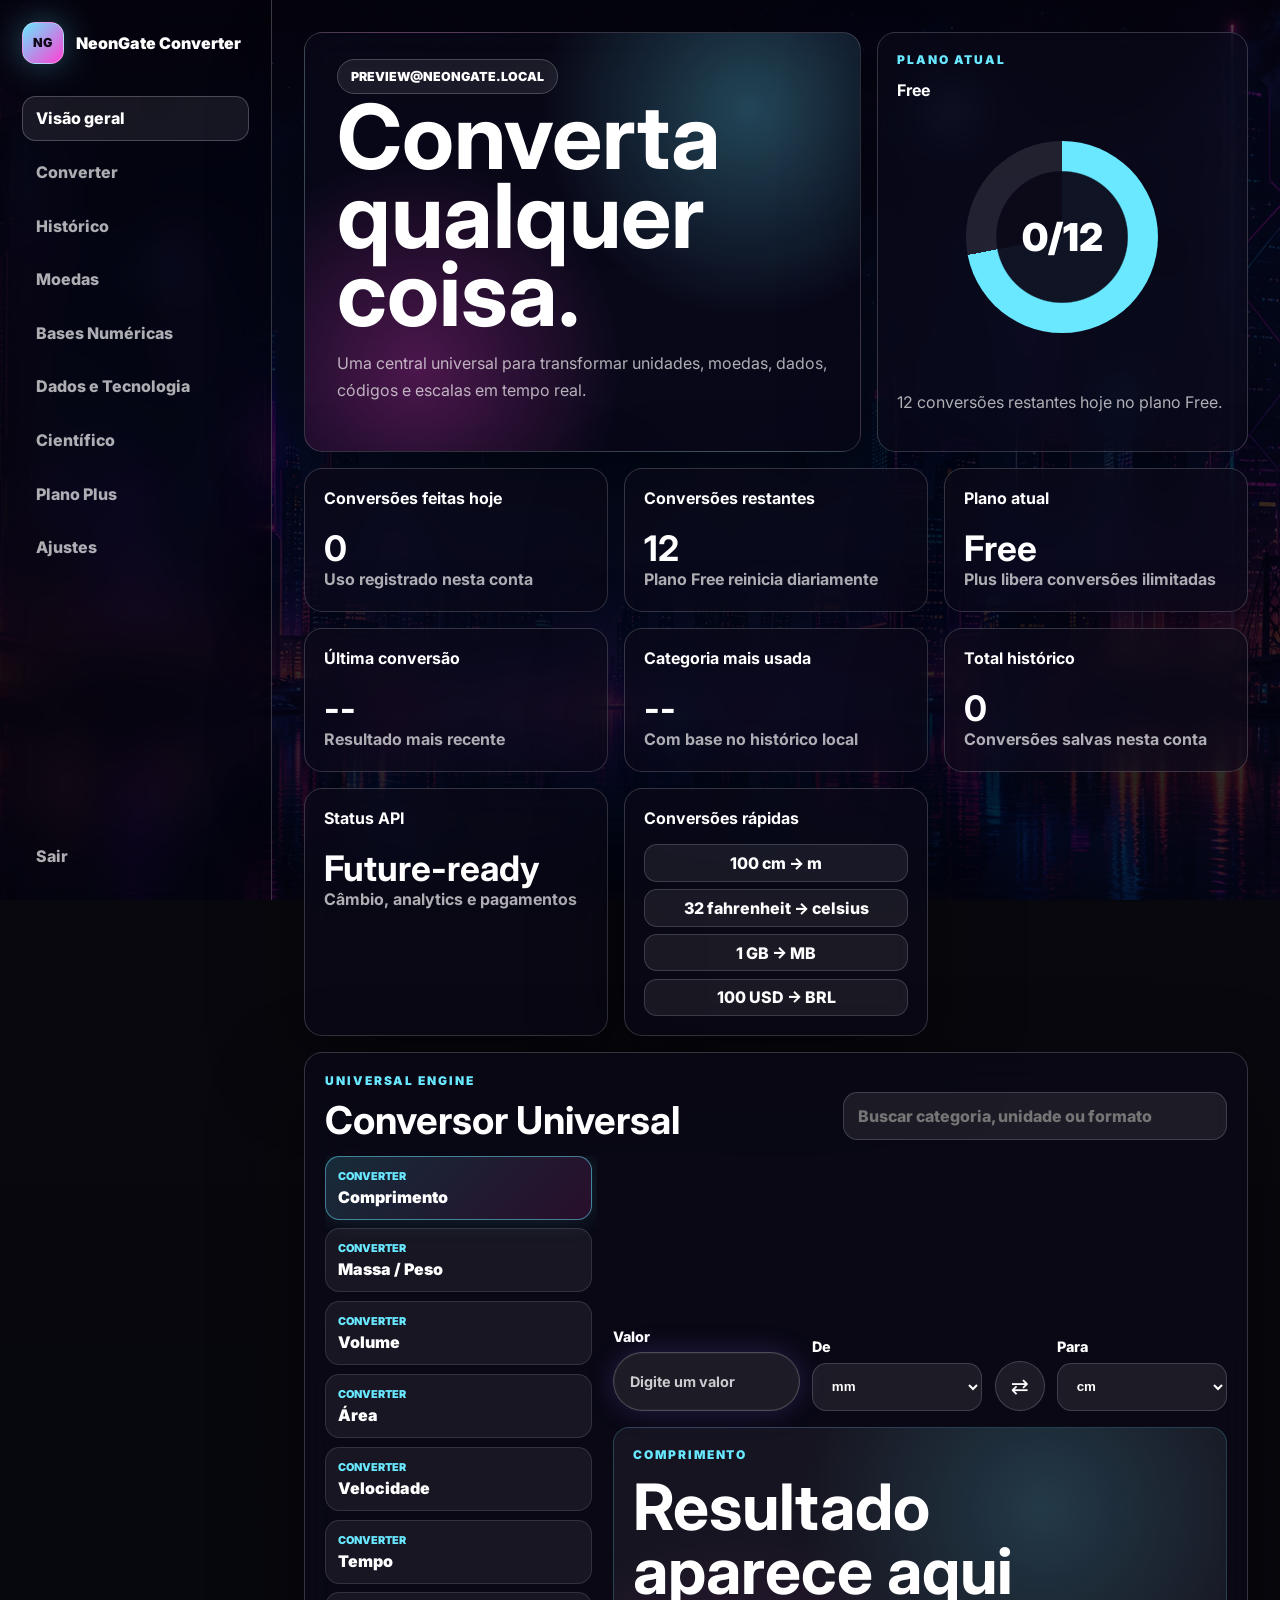
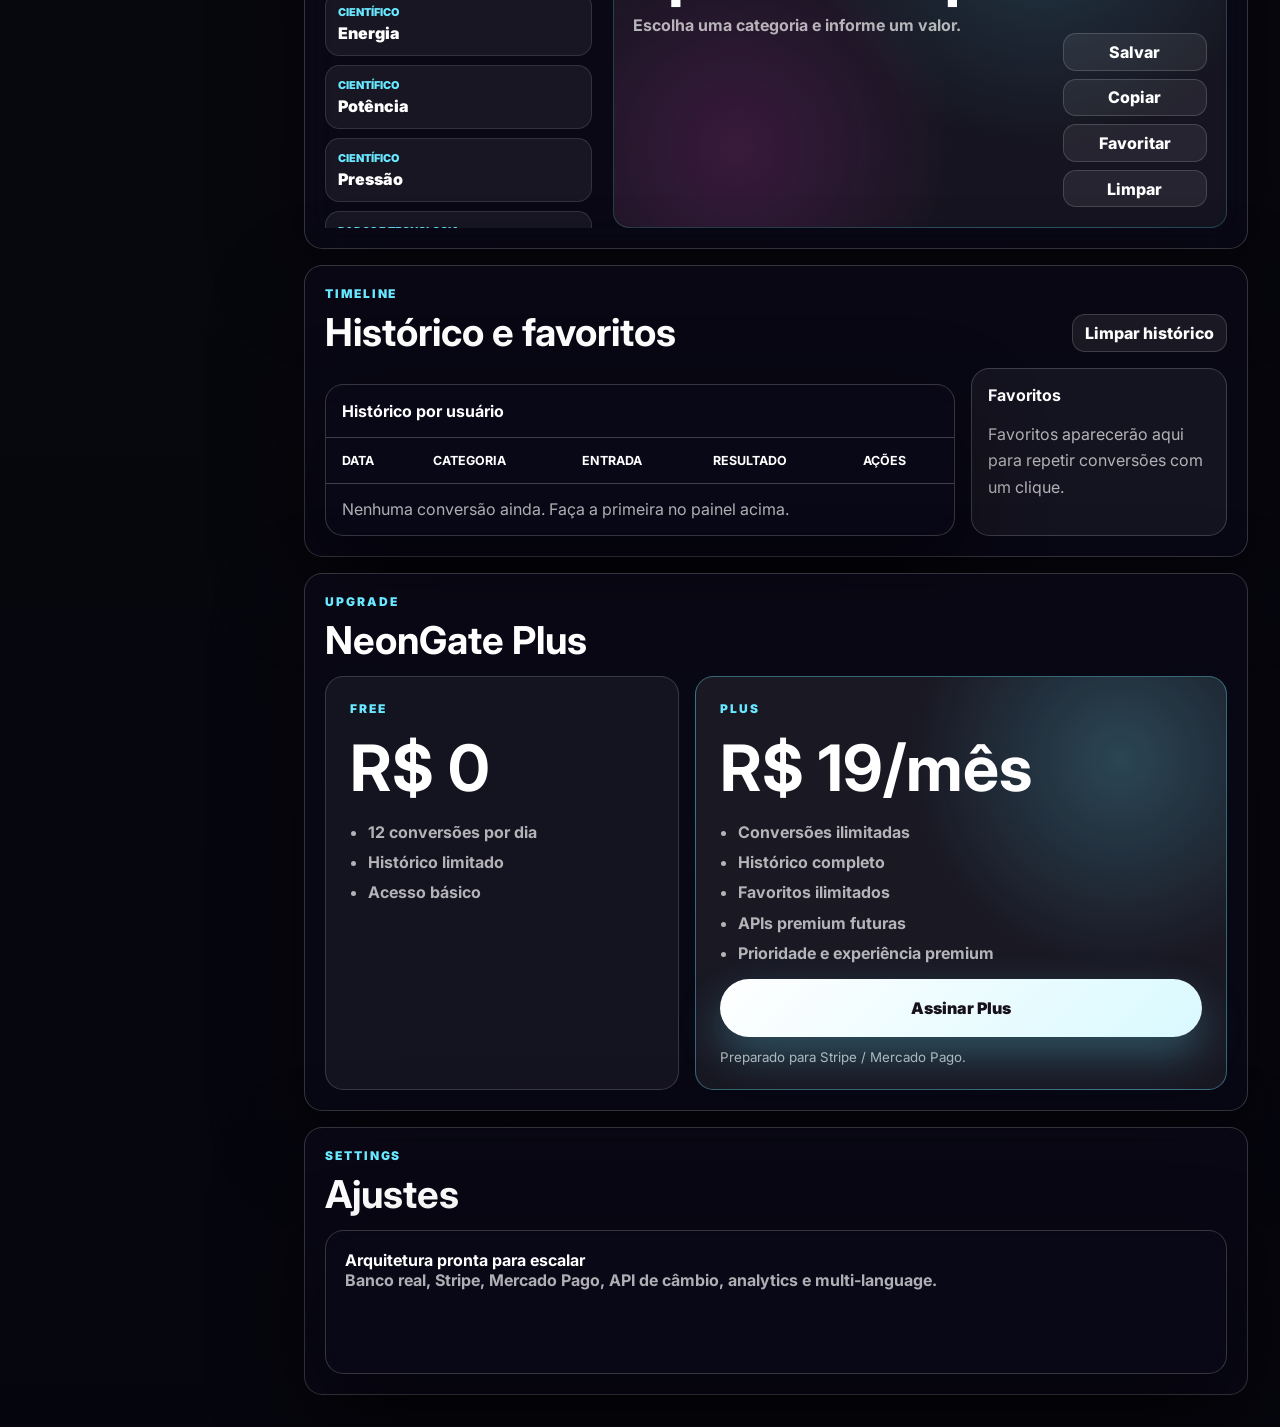
==== commit 74437ec5: "Transforma NeonGate em SaaS de conversoes" ====
--- a/dashboard.html
+++ b/dashboard.html
@@ -3,8 +3,8 @@
 <head>
   <meta charset="UTF-8">
   <meta name="viewport" content="width=device-width, initial-scale=1.0">
-  <meta name="description" content="Dashboard Orbit Pass após login.">
-  <title>NeonGate | Dashboard</title>
+  <meta name="description" content="NeonGate Converter, conversor universal SaaS.">
+  <title>NeonGate Converter | Dashboard</title>
   <link rel="preconnect" href="https://fonts.googleapis.com">
   <link rel="preconnect" href="https://fonts.gstatic.com" crossorigin>
   <link href="https://fonts.googleapis.com/css2?family=Inter:wght@400;500;600;700;800;900&display=swap" rel="stylesheet">
@@ -14,84 +14,230 @@
   <main class="dashboard-shell">
     <aside class="sidebar" aria-label="Menu principal">
       <div>
-        <a class="brand" href="/">
+        <a class="brand" href="dashboard.html">
           <span class="brand-mark">NG</span>
-          <span>NeonGate</span>
+          <span>NeonGate Converter</span>
         </a>
-        <nav class="nav-stack" aria-label="Seções da dashboard">
-          <a class="is-active" href="#">Visão geral</a>
-          <a href="#">Leads</a>
-          <a href="#">Sessões</a>
-          <a href="#">Ajustes</a>
+        <nav class="nav-stack" aria-label="Seções do app">
+          <a class="is-active" href="#overview">Visão geral</a>
+          <a href="#converter">Converter</a>
+          <a href="#history">Histórico</a>
+          <a href="#converter" data-nav-category="currency">Moedas</a>
+          <a href="#converter" data-nav-category="bases">Bases Numéricas</a>
+          <a href="#converter" data-nav-category="digital">Dados e Tecnologia</a>
+          <a href="#converter" data-nav-category="scientific">Científico</a>
+          <a href="#plus">Plano Plus</a>
+          <a href="#settings">Ajustes</a>
         </nav>
       </div>
       <button class="logout-btn" type="button">Sair</button>
     </aside>
 
     <section class="dashboard-main">
-      <div class="dashboard-hero">
-        <article class="welcome-panel">
-          <span class="session-pill" data-user-email>Carregando sessão...</span>
-          <h1>Centro da cidade.</h1>
-          <p>
-            Este painel abre após o login, lê os acessos salvos pelo backend
-            e transforma a tela em uma central viva para acompanhar visitantes.
-          </p>
-        </article>
-
-        <article class="insight-panel">
-          <div>
-            <p class="eyebrow">conversão demo</p>
-            <h2>Emails capturados</h2>
-          </div>
-          <div class="radial-stat" data-total-leads>0</div>
-          <p class="muted-copy">Atualizado em tempo real a partir do arquivo local de dados.</p>
-        </article>
-      </div>
-
-      <section class="dashboard-grid" aria-label="Indicadores">
-        <article class="dash-card">
-          <h2>Último acesso</h2>
-          <strong data-last-login>--:--</strong>
-          <span>Horário do login mais recente</span>
-        </article>
-        <article class="dash-card">
-          <h2>Visitantes únicos</h2>
-          <strong data-unique-leads>0</strong>
-          <span>Emails diferentes registrados</span>
+      <section class="dashboard-hero app-section" id="overview">
+        <article class="welcome-panel converter-hero">
+          <span class="session-pill" data-user-email>Carregando conta...</span>
+          <h1>Converta qualquer coisa.</h1>
+          <p>Uma central universal para transformar unidades, moedas, dados, códigos e escalas em tempo real.</p>
+        </article>
+
+        <article class="insight-panel usage-panel">
+          <div>
+            <p class="eyebrow">plano atual</p>
+            <h2 data-plan-label>Free</h2>
+          </div>
+          <div class="radial-stat" data-usage-ring>0/12</div>
+          <p class="muted-copy" data-usage-copy>Conversões diárias disponíveis no plano Free.</p>
+        </article>
+      </section>
+
+      <section class="dashboard-grid metric-grid app-section" aria-label="Indicadores">
+        <article class="dash-card">
+          <h2>Conversões feitas hoje</h2>
+          <strong data-metric-today>0</strong>
+          <span>Uso registrado nesta conta</span>
+        </article>
+        <article class="dash-card">
+          <h2>Conversões restantes</h2>
+          <strong data-metric-remaining>12</strong>
+          <span>Plano Free reinicia diariamente</span>
+        </article>
+        <article class="dash-card">
+          <h2>Plano atual</h2>
+          <strong data-metric-plan>Free</strong>
+          <span>Plus libera conversões ilimitadas</span>
+        </article>
+        <article class="dash-card">
+          <h2>Última conversão</h2>
+          <strong data-metric-last>--</strong>
+          <span>Resultado mais recente</span>
+        </article>
+        <article class="dash-card">
+          <h2>Categoria mais usada</h2>
+          <strong data-metric-top>--</strong>
+          <span>Com base no histórico local</span>
+        </article>
+        <article class="dash-card">
+          <h2>Total histórico</h2>
+          <strong data-metric-total>0</strong>
+          <span>Conversões salvas nesta conta</span>
         </article>
         <article class="dash-card">
           <h2>Status API</h2>
-          <strong data-api-status>Online</strong>
-          <span>Servidor Node sem dependências</span>
-        </article>
-      </section>
-
-      <section class="lead-table" aria-label="Emails salvos">
-        <header>
-          <div>
-            <p class="eyebrow">backend data</p>
-            <h2>Emails salvos</h2>
-          </div>
-        </header>
-        <table>
-          <thead>
-            <tr>
-              <th>Email</th>
-              <th>Data</th>
-              <th>Origem</th>
-            </tr>
-          </thead>
-          <tbody data-leads-body>
-            <tr>
-              <td colspan="3">Carregando...</td>
-            </tr>
-          </tbody>
-        </table>
+          <strong>Future-ready</strong>
+          <span>Câmbio, analytics e pagamentos</span>
+        </article>
+        <article class="dash-card quick-card">
+          <h2>Conversões rápidas</h2>
+          <div class="quick-actions" data-quick-actions></div>
+        </article>
+      </section>
+
+      <section class="converter-panel app-section" id="converter">
+        <header class="section-header">
+          <div>
+            <p class="eyebrow">universal engine</p>
+            <h2>Conversor Universal</h2>
+          </div>
+          <div class="search-wrap">
+            <input type="search" data-search placeholder="Buscar categoria, unidade ou formato">
+          </div>
+        </header>
+
+        <div class="tabs-shell">
+          <div class="tabs-list" data-tabs></div>
+          <div class="converter-workbench">
+            <div class="converter-form">
+              <label class="field">
+                <span>Valor</span>
+                <span class="input-wrap">
+                  <input data-input-value type="text" inputmode="decimal" placeholder="Digite um valor">
+                </span>
+              </label>
+              <label class="field">
+                <span>De</span>
+                <span class="select-wrap">
+                  <select data-from-unit></select>
+                </span>
+              </label>
+              <button class="icon-action" type="button" data-swap title="Inverter unidades">⇄</button>
+              <label class="field">
+                <span>Para</span>
+                <span class="select-wrap">
+                  <select data-to-unit></select>
+                </span>
+              </label>
+            </div>
+
+            <article class="result-card">
+              <div>
+                <p class="eyebrow" data-active-category>Comprimento</p>
+                <h3 data-result>Resultado aparece aqui</h3>
+                <span data-result-detail>Escolha uma categoria e informe um valor.</span>
+              </div>
+              <div class="result-actions">
+                <button type="button" data-save>Salvar</button>
+                <button type="button" data-copy>Copiar</button>
+                <button type="button" data-favorite>Favoritar</button>
+                <button type="button" data-clear>Limpar</button>
+              </div>
+            </article>
+          </div>
+        </div>
+      </section>
+
+      <section class="history-panel app-section" id="history">
+        <header class="section-header">
+          <div>
+            <p class="eyebrow">timeline</p>
+            <h2>Histórico e favoritos</h2>
+          </div>
+          <button class="ghost-btn" type="button" data-clear-history>Limpar histórico</button>
+        </header>
+        <div class="history-layout">
+          <div class="lead-table">
+            <header><h2>Histórico por usuário</h2></header>
+            <table>
+              <thead>
+                <tr>
+                  <th>Data</th>
+                  <th>Categoria</th>
+                  <th>Entrada</th>
+                  <th>Resultado</th>
+                  <th>Ações</th>
+                </tr>
+              </thead>
+              <tbody data-history-body></tbody>
+            </table>
+          </div>
+          <aside class="favorites-panel">
+            <h2>Favoritos</h2>
+            <div data-favorites-list></div>
+          </aside>
+        </div>
+      </section>
+
+      <section class="plus-panel app-section" id="plus">
+        <header class="section-header">
+          <div>
+            <p class="eyebrow">upgrade</p>
+            <h2>NeonGate Plus</h2>
+          </div>
+        </header>
+        <div class="pricing-grid">
+          <article class="price-card">
+            <p class="eyebrow">free</p>
+            <h3>R$ 0</h3>
+            <ul>
+              <li>12 conversões por dia</li>
+              <li>Histórico limitado</li>
+              <li>Acesso básico</li>
+            </ul>
+          </article>
+          <article class="price-card is-featured">
+            <p class="eyebrow">plus</p>
+            <h3>R$ 19/mês</h3>
+            <ul>
+              <li>Conversões ilimitadas</li>
+              <li>Histórico completo</li>
+              <li>Favoritos ilimitados</li>
+              <li>APIs premium futuras</li>
+              <li>Prioridade e experiência premium</li>
+            </ul>
+            <button class="submit-btn" type="button" data-upgrade>Assinar Plus</button>
+            <small>Preparado para Stripe / Mercado Pago.</small>
+          </article>
+        </div>
+      </section>
+
+      <section class="settings-panel app-section" id="settings">
+        <header class="section-header">
+          <div>
+            <p class="eyebrow">settings</p>
+            <h2>Ajustes</h2>
+          </div>
+        </header>
+        <div class="dash-card">
+          <h2>Arquitetura pronta para escalar</h2>
+          <span>Banco real, Stripe, Mercado Pago, API de câmbio, analytics e multi-language.</span>
+        </div>
       </section>
     </section>
   </main>
 
-  <script src="dashboard.js"></script>
+  <div class="upgrade-modal" data-upgrade-modal hidden>
+    <div class="modal-card">
+      <p class="eyebrow">limite atingido</p>
+      <h2>Desbloqueie conversões ilimitadas com NeonGate Plus</h2>
+      <p>Seu plano Free chegou ao limite diário. O Plus libera uso ilimitado, histórico completo e favoritos sem teto.</p>
+      <div class="modal-actions">
+        <button class="submit-btn" type="button" data-upgrade>Assinar Plus</button>
+        <button class="ghost-btn" type="button" data-close-modal>Continuar no Free</button>
+      </div>
+    </div>
+  </div>
+
+  <div class="toast" role="status" aria-live="polite"></div>
+  <script type="module" src="app/dashboard.js"></script>
 </body>
 </html>
--- a/styles.css
+++ b/styles.css
@@ -60,6 +60,18 @@
     radial-gradient(circle at 43% 48%, rgba(255, 63, 212, 0.24), transparent 15rem),
     linear-gradient(90deg, rgba(0, 0, 0, 0.5), transparent 22%, transparent 76%, rgba(0, 0, 0, 0.48));
   pointer-events: none;
+}
+
+.signup-scene {
+  place-items: center;
+}
+
+.signup-scene::before {
+  background:
+    radial-gradient(circle at 32% 18%, rgba(255, 63, 212, 0.28), transparent 5rem),
+    radial-gradient(circle at 48% 46%, rgba(255, 63, 212, 0.2), transparent 14rem),
+    radial-gradient(circle at 62% 54%, rgba(105, 232, 255, 0.28), transparent 16rem),
+    linear-gradient(90deg, rgba(0, 0, 0, 0.58), transparent 24%, transparent 74%, rgba(0, 0, 0, 0.42));
 }
 
 .login-scene::after {
@@ -139,6 +151,18 @@
   animation: cardEnter 0.8s ease both;
 }
 
+.signup-card {
+  width: min(100%, 34rem);
+  border-color: rgba(255, 63, 212, 0.28);
+  background:
+    linear-gradient(135deg, rgba(105, 232, 255, 0.12), rgba(255, 63, 212, 0.16)),
+    rgba(12, 9, 24, 0.56);
+  box-shadow:
+    0 0 0 1px rgba(255, 255, 255, 0.04) inset,
+    0 28px 90px rgba(0, 0, 0, 0.46),
+    0 0 90px rgba(255, 63, 212, 0.2);
+}
+
 .login-card::before {
   position: absolute;
   inset: 0;
@@ -179,7 +203,8 @@
   line-height: 1.55;
 }
 
-.login-form {
+.login-form,
+.auth-form {
   display: grid;
   gap: 1.15rem;
   margin-top: 2rem;
@@ -302,6 +327,37 @@
   font-weight: 800;
 }
 
+.password-signal {
+  display: grid;
+  grid-template-columns: repeat(3, minmax(0, 1fr));
+  gap: 0.45rem;
+  align-items: center;
+  color: rgba(255, 255, 255, 0.7);
+  font-size: 0.76rem;
+  font-weight: 900;
+  text-transform: uppercase;
+}
+
+.password-signal strong {
+  grid-column: 1 / -1;
+  color: var(--cyan);
+  text-align: center;
+  text-shadow: 0 0 18px rgba(105, 232, 255, 0.3);
+}
+
+.signal-bar {
+  height: 0.38rem;
+  border-radius: 999px;
+  background: rgba(255, 255, 255, 0.14);
+  box-shadow: inset 0 0 0 1px rgba(255, 255, 255, 0.08);
+  transition: background 0.2s ease, box-shadow 0.2s ease;
+}
+
+.signal-bar.is-active {
+  background: linear-gradient(90deg, var(--pink), var(--cyan));
+  box-shadow: 0 0 18px rgba(105, 232, 255, 0.36);
+}
+
 .remember {
   display: inline-flex;
   align-items: center;
@@ -324,6 +380,7 @@
 .submit-btn {
   position: relative;
   display: inline-flex;
+  width: 100%;
   min-height: 3.6rem;
   align-items: center;
   justify-content: center;
@@ -374,6 +431,41 @@
   font-weight: 800;
 }
 
+.signup-orbit {
+  position: absolute;
+  right: clamp(1rem, 5vw, 4rem);
+  bottom: clamp(1rem, 5vw, 3rem);
+  z-index: 1;
+  display: grid;
+  width: min(18rem, calc(100vw - 2rem));
+  grid-template-columns: auto 1fr;
+  gap: 0.7rem 0.85rem;
+  padding: 1rem;
+  border: 1px solid rgba(255, 255, 255, 0.2);
+  border-radius: 1rem;
+  background: rgba(8, 7, 18, 0.5);
+  box-shadow: 0 20px 60px rgba(0, 0, 0, 0.34);
+  backdrop-filter: blur(16px);
+}
+
+.signup-orbit span {
+  display: grid;
+  width: 2rem;
+  height: 2rem;
+  place-items: center;
+  border-radius: 50%;
+  color: #140d1c;
+  background: linear-gradient(135deg, var(--cyan), var(--pink));
+  font-size: 0.72rem;
+  font-weight: 900;
+}
+
+.signup-orbit strong {
+  align-self: center;
+  color: rgba(255, 255, 255, 0.84);
+  font-size: 0.82rem;
+}
+
 .toast {
   position: fixed;
   right: 1rem;
@@ -460,10 +552,326 @@
   padding: clamp(1.1rem, 3vw, 2rem);
 }
 
+.app-section {
+  scroll-margin-top: 1rem;
+}
+
 .dashboard-hero {
   display: grid;
   grid-template-columns: minmax(0, 1.2fr) minmax(19rem, 0.8fr);
   gap: 1rem;
+}
+
+.converter-hero h1 {
+  max-width: 12ch;
+}
+
+.metric-grid {
+  grid-template-columns: repeat(4, minmax(0, 1fr));
+}
+
+.quick-card {
+  grid-column: span 1;
+}
+
+.quick-actions {
+  display: grid;
+  gap: 0.45rem;
+  margin-top: 1rem;
+}
+
+.quick-actions button,
+.mini-btn,
+.ghost-btn,
+.result-actions button,
+.favorite-chip {
+  border: 1px solid rgba(255, 255, 255, 0.16);
+  border-radius: 0.8rem;
+  color: white;
+  background: rgba(255, 255, 255, 0.07);
+  cursor: pointer;
+  font-weight: 800;
+  transition: transform 0.2s ease, border-color 0.2s ease, background 0.2s ease;
+}
+
+.quick-actions button,
+.mini-btn,
+.ghost-btn,
+.result-actions button {
+  min-height: 2.35rem;
+  padding: 0 0.75rem;
+}
+
+.quick-actions button:hover,
+.mini-btn:hover,
+.ghost-btn:hover,
+.result-actions button:hover,
+.favorite-chip:hover {
+  transform: translateY(-1px);
+  border-color: rgba(105, 232, 255, 0.42);
+  background: rgba(105, 232, 255, 0.1);
+}
+
+.section-header {
+  display: flex;
+  align-items: end;
+  justify-content: space-between;
+  gap: 1rem;
+  margin-bottom: 1rem;
+}
+
+.section-header h2 {
+  margin: 0;
+  font-size: clamp(1.7rem, 3vw, 2.4rem);
+  line-height: 1;
+}
+
+.search-wrap {
+  width: min(100%, 24rem);
+}
+
+.search-wrap input,
+.select-wrap select {
+  width: 100%;
+  min-height: 3rem;
+  border: 1px solid rgba(255, 255, 255, 0.16);
+  border-radius: 0.9rem;
+  outline: 0;
+  color: white;
+  background: rgba(255, 255, 255, 0.08);
+  padding: 0 0.9rem;
+  font-weight: 800;
+}
+
+.select-wrap select option {
+  color: #080711;
+}
+
+.converter-panel,
+.history-panel,
+.plus-panel,
+.settings-panel {
+  margin-top: 1rem;
+  border: 1px solid rgba(255, 255, 255, 0.18);
+  border-radius: 1.15rem;
+  background: rgba(11, 9, 25, 0.68);
+  box-shadow: var(--shadow);
+  padding: clamp(1rem, 2vw, 1.25rem);
+  backdrop-filter: blur(18px);
+}
+
+.tabs-shell {
+  display: grid;
+  grid-template-columns: minmax(12rem, 17rem) minmax(0, 1fr);
+  gap: 1rem;
+}
+
+.tabs-list {
+  display: grid;
+  max-height: 42rem;
+  gap: 0.55rem;
+  overflow: auto;
+  padding-right: 0.3rem;
+}
+
+.tab-btn {
+  min-height: 4rem;
+  border: 1px solid rgba(255, 255, 255, 0.12);
+  border-radius: 0.9rem;
+  color: white;
+  background: rgba(255, 255, 255, 0.06);
+  cursor: pointer;
+  font-weight: 900;
+  text-align: left;
+  padding: 0.75rem;
+}
+
+.tab-btn span {
+  display: block;
+  margin-bottom: 0.25rem;
+  color: var(--cyan);
+  font-size: 0.68rem;
+  text-transform: uppercase;
+}
+
+.tab-btn.is-active {
+  border-color: rgba(105, 232, 255, 0.5);
+  background: linear-gradient(135deg, rgba(105, 232, 255, 0.16), rgba(255, 63, 212, 0.13));
+  box-shadow: 0 0 26px rgba(105, 232, 255, 0.14);
+}
+
+.converter-workbench {
+  display: grid;
+  gap: 1rem;
+}
+
+.converter-form {
+  display: grid;
+  grid-template-columns: 1.1fr 1fr auto 1fr;
+  gap: 0.8rem;
+  align-items: end;
+}
+
+.icon-action {
+  width: 3.1rem;
+  height: 3.1rem;
+  border: 1px solid rgba(255, 255, 255, 0.18);
+  border-radius: 50%;
+  color: white;
+  background: rgba(255, 255, 255, 0.08);
+  cursor: pointer;
+  font-size: 1.35rem;
+}
+
+.result-card {
+  display: flex;
+  min-height: 14rem;
+  align-items: stretch;
+  justify-content: space-between;
+  gap: 1rem;
+  border: 1px solid rgba(105, 232, 255, 0.2);
+  border-radius: 1rem;
+  padding: 1.2rem;
+  background:
+    radial-gradient(circle at 70% 20%, rgba(105, 232, 255, 0.18), transparent 15rem),
+    radial-gradient(circle at 20% 80%, rgba(255, 63, 212, 0.16), transparent 14rem),
+    rgba(255, 255, 255, 0.05);
+}
+
+.result-card h3 {
+  margin: 0;
+  font-size: clamp(2rem, 5vw, 4rem);
+  line-height: 1;
+  word-break: break-word;
+}
+
+.result-card span {
+  display: block;
+  margin-top: 0.8rem;
+  color: var(--muted);
+  font-weight: 700;
+}
+
+.result-actions {
+  display: grid;
+  min-width: 9rem;
+  align-content: end;
+  gap: 0.5rem;
+}
+
+.history-layout {
+  display: grid;
+  grid-template-columns: minmax(0, 1fr) minmax(16rem, 0.34fr);
+  gap: 1rem;
+}
+
+.favorites-panel {
+  border: 1px solid rgba(255, 255, 255, 0.18);
+  border-radius: 1.15rem;
+  background: rgba(255, 255, 255, 0.05);
+  padding: 1rem;
+}
+
+.favorites-panel h2 {
+  margin: 0 0 1rem;
+  font-size: 1rem;
+}
+
+.favorite-chip {
+  display: grid;
+  width: 100%;
+  gap: 0.25rem;
+  margin-bottom: 0.6rem;
+  padding: 0.8rem;
+  text-align: left;
+}
+
+.favorite-chip span {
+  color: var(--muted);
+  font-size: 0.8rem;
+}
+
+.pricing-grid {
+  display: grid;
+  grid-template-columns: minmax(0, 0.8fr) minmax(0, 1.2fr);
+  gap: 1rem;
+}
+
+.price-card {
+  border: 1px solid rgba(255, 255, 255, 0.16);
+  border-radius: 1.15rem;
+  background: rgba(255, 255, 255, 0.05);
+  padding: clamp(1rem, 3vw, 1.5rem);
+}
+
+.price-card.is-featured {
+  border-color: rgba(105, 232, 255, 0.38);
+  background:
+    radial-gradient(circle at 80% 20%, rgba(105, 232, 255, 0.22), transparent 13rem),
+    rgba(255, 255, 255, 0.07);
+}
+
+.price-card h3 {
+  margin: 0 0 1rem;
+  font-size: clamp(2.3rem, 5vw, 4rem);
+}
+
+.price-card ul {
+  display: grid;
+  gap: 0.65rem;
+  margin: 0 0 1rem;
+  padding-left: 1.1rem;
+  color: var(--muted);
+  font-weight: 700;
+}
+
+.price-card small {
+  display: block;
+  margin-top: 0.75rem;
+  color: var(--muted);
+}
+
+.upgrade-modal {
+  position: fixed;
+  inset: 0;
+  z-index: 10;
+  display: grid;
+  place-items: center;
+  padding: 1rem;
+  background: rgba(0, 0, 0, 0.62);
+  backdrop-filter: blur(10px);
+}
+
+.upgrade-modal[hidden] {
+  display: none;
+}
+
+.modal-card {
+  width: min(100%, 34rem);
+  border: 1px solid rgba(105, 232, 255, 0.28);
+  border-radius: 1.2rem;
+  padding: clamp(1.25rem, 4vw, 2rem);
+  background:
+    radial-gradient(circle at 80% 18%, rgba(105, 232, 255, 0.22), transparent 12rem),
+    radial-gradient(circle at 10% 90%, rgba(255, 63, 212, 0.2), transparent 12rem),
+    rgba(11, 9, 25, 0.92);
+  box-shadow: var(--shadow);
+}
+
+.modal-card h2 {
+  margin: 0;
+  font-size: clamp(2rem, 5vw, 3.4rem);
+  line-height: 0.95;
+}
+
+.modal-card p {
+  color: var(--muted);
+  line-height: 1.6;
+}
+
+.modal-actions {
+  display: grid;
+  gap: 0.7rem;
 }
 
 .welcome-panel,
@@ -642,6 +1050,41 @@
   .dashboard-hero {
     grid-template-columns: 1fr;
   }
+
+  .metric-grid {
+    grid-template-columns: repeat(2, minmax(0, 1fr));
+  }
+
+  .tabs-shell,
+  .history-layout,
+  .pricing-grid {
+    grid-template-columns: 1fr;
+  }
+
+  .tabs-list {
+    max-height: none;
+    grid-template-columns: repeat(2, minmax(0, 1fr));
+    overflow: visible;
+    padding-right: 0;
+  }
+
+  .converter-form {
+    grid-template-columns: 1fr 1fr;
+  }
+
+  .icon-action {
+    width: 100%;
+    border-radius: 0.9rem;
+  }
+
+  .result-card {
+    flex-direction: column;
+  }
+
+  .result-actions {
+    min-width: 0;
+    grid-template-columns: repeat(4, minmax(0, 1fr));
+  }
 }
 
 @media (max-width: 720px) {
@@ -659,6 +1102,13 @@
     padding: 1.35rem;
   }
 
+  .signup-orbit {
+    position: relative;
+    right: auto;
+    bottom: auto;
+    margin-top: 1rem;
+  }
+
   .form-options {
     align-items: flex-start;
     flex-direction: column;
@@ -675,8 +1125,27 @@
     grid-template-columns: 1fr 1fr;
   }
 
-  .dashboard-grid {
+  .dashboard-grid,
+  .metric-grid,
+  .tabs-list,
+  .converter-form,
+  .result-actions {
     grid-template-columns: 1fr;
+  }
+
+  .tabs-list {
+    max-height: 22rem;
+    overflow: auto;
+    padding-right: 0.25rem;
+  }
+
+  .section-header {
+    align-items: stretch;
+    flex-direction: column;
+  }
+
+  .search-wrap {
+    width: 100%;
   }
 
   .welcome-panel h1 {
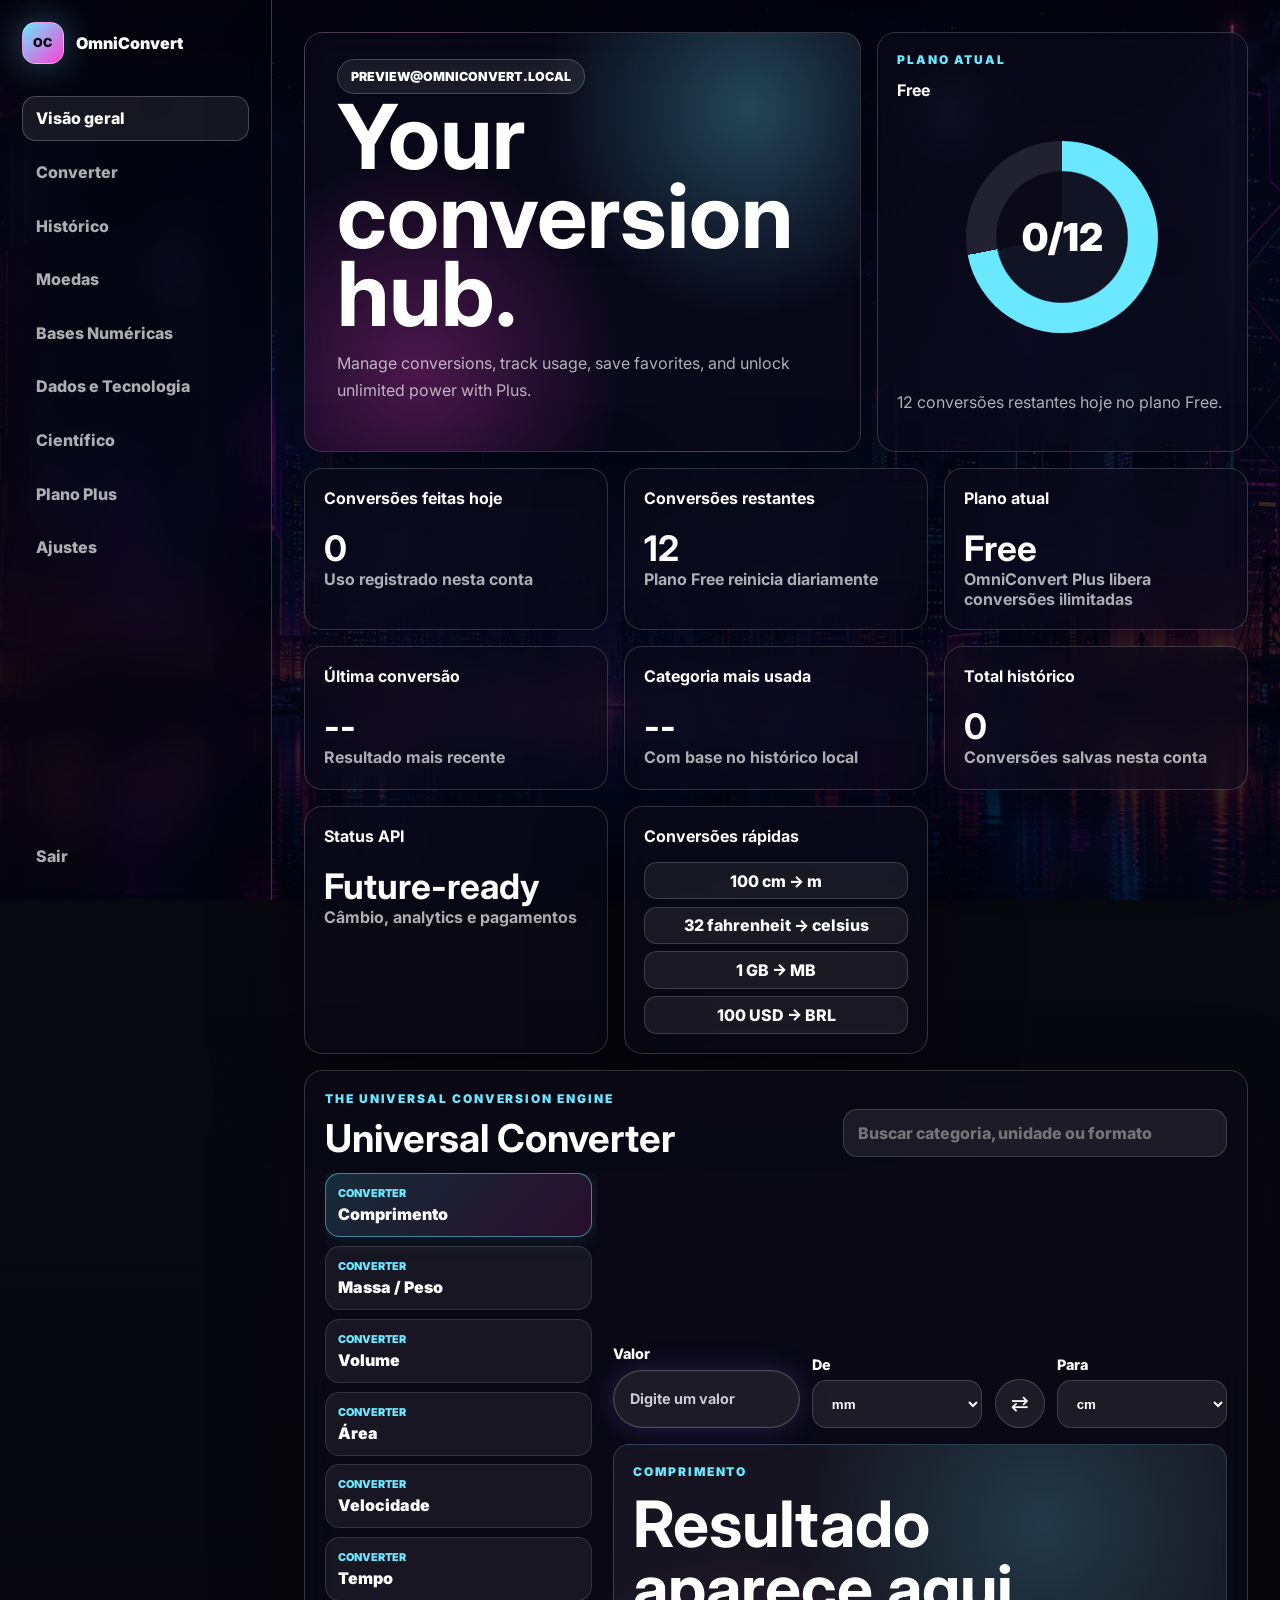
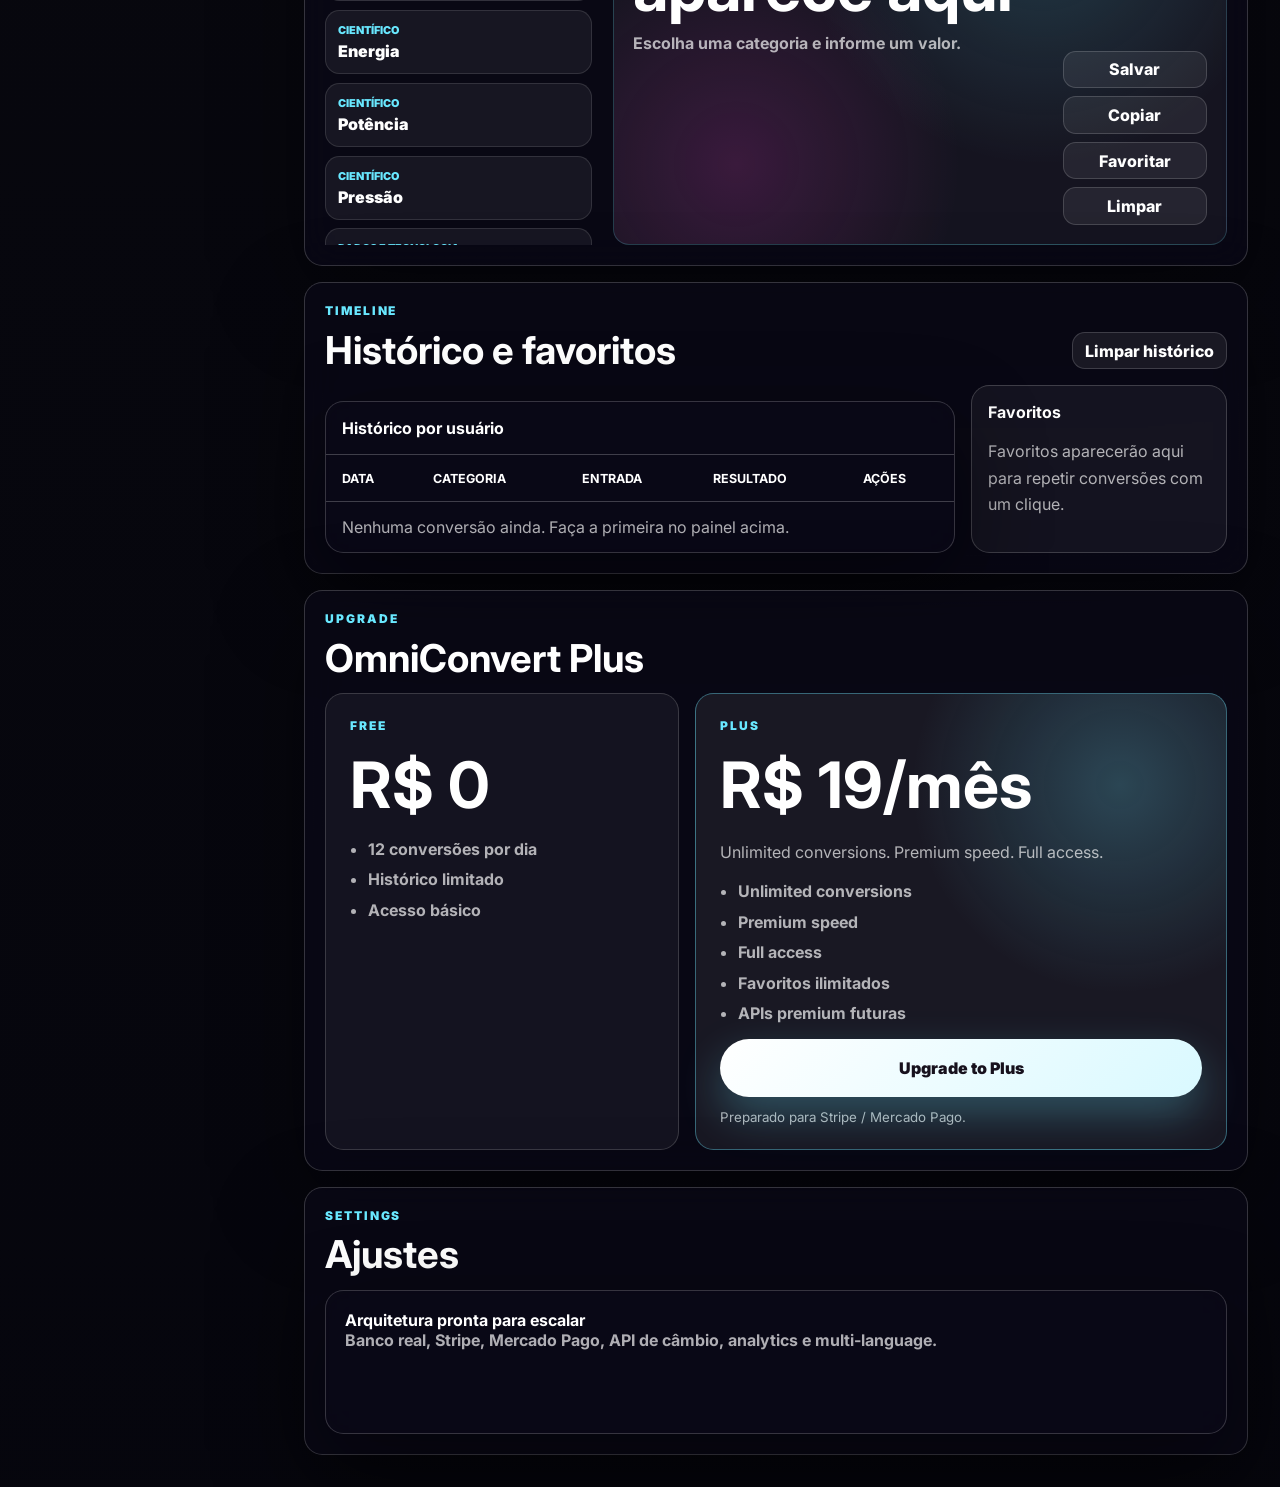
==== commit 6e8b3dbc: "Renomeia plataforma para OmniConvert" ====
--- a/dashboard.html
+++ b/dashboard.html
@@ -3,8 +3,8 @@
 <head>
   <meta charset="UTF-8">
   <meta name="viewport" content="width=device-width, initial-scale=1.0">
-  <meta name="description" content="NeonGate Converter, conversor universal SaaS.">
-  <title>NeonGate Converter | Dashboard</title>
+  <meta name="description" content="OmniConvert, plataforma SaaS premium de conversão universal.">
+  <title>OmniConvert | Dashboard</title>
   <link rel="preconnect" href="https://fonts.googleapis.com">
   <link rel="preconnect" href="https://fonts.gstatic.com" crossorigin>
   <link href="https://fonts.googleapis.com/css2?family=Inter:wght@400;500;600;700;800;900&display=swap" rel="stylesheet">
@@ -15,8 +15,8 @@
     <aside class="sidebar" aria-label="Menu principal">
       <div>
         <a class="brand" href="dashboard.html">
-          <span class="brand-mark">NG</span>
-          <span>NeonGate Converter</span>
+          <span class="brand-mark">OC</span>
+          <span>OmniConvert</span>
         </a>
         <nav class="nav-stack" aria-label="Seções do app">
           <a class="is-active" href="#overview">Visão geral</a>
@@ -37,8 +37,8 @@
       <section class="dashboard-hero app-section" id="overview">
         <article class="welcome-panel converter-hero">
           <span class="session-pill" data-user-email>Carregando conta...</span>
-          <h1>Converta qualquer coisa.</h1>
-          <p>Uma central universal para transformar unidades, moedas, dados, códigos e escalas em tempo real.</p>
+          <h1>Your conversion hub.</h1>
+          <p>Manage conversions, track usage, save favorites, and unlock unlimited power with Plus.</p>
         </article>
 
         <article class="insight-panel usage-panel">
@@ -65,7 +65,7 @@
         <article class="dash-card">
           <h2>Plano atual</h2>
           <strong data-metric-plan>Free</strong>
-          <span>Plus libera conversões ilimitadas</span>
+          <span>OmniConvert Plus libera conversões ilimitadas</span>
         </article>
         <article class="dash-card">
           <h2>Última conversão</h2>
@@ -96,8 +96,8 @@
       <section class="converter-panel app-section" id="converter">
         <header class="section-header">
           <div>
-            <p class="eyebrow">universal engine</p>
-            <h2>Conversor Universal</h2>
+            <p class="eyebrow">The Universal Conversion Engine</p>
+            <h2>Universal Converter</h2>
           </div>
           <div class="search-wrap">
             <input type="search" data-search placeholder="Buscar categoria, unidade ou formato">
@@ -181,7 +181,7 @@
         <header class="section-header">
           <div>
             <p class="eyebrow">upgrade</p>
-            <h2>NeonGate Plus</h2>
+            <h2>OmniConvert Plus</h2>
           </div>
         </header>
         <div class="pricing-grid">
@@ -197,14 +197,15 @@
           <article class="price-card is-featured">
             <p class="eyebrow">plus</p>
             <h3>R$ 19/mês</h3>
+            <p class="muted-copy">Unlimited conversions. Premium speed. Full access.</p>
             <ul>
-              <li>Conversões ilimitadas</li>
-              <li>Histórico completo</li>
+              <li>Unlimited conversions</li>
+              <li>Premium speed</li>
+              <li>Full access</li>
               <li>Favoritos ilimitados</li>
               <li>APIs premium futuras</li>
-              <li>Prioridade e experiência premium</li>
             </ul>
-            <button class="submit-btn" type="button" data-upgrade>Assinar Plus</button>
+            <button class="submit-btn" type="button" data-upgrade>Upgrade to Plus</button>
             <small>Preparado para Stripe / Mercado Pago.</small>
           </article>
         </div>
@@ -228,10 +229,10 @@
   <div class="upgrade-modal" data-upgrade-modal hidden>
     <div class="modal-card">
       <p class="eyebrow">limite atingido</p>
-      <h2>Desbloqueie conversões ilimitadas com NeonGate Plus</h2>
-      <p>Seu plano Free chegou ao limite diário. O Plus libera uso ilimitado, histórico completo e favoritos sem teto.</p>
+      <h2>Desbloqueie conversões ilimitadas com OmniConvert Plus</h2>
+      <p>Unlimited conversions. Premium speed. Full access.</p>
       <div class="modal-actions">
-        <button class="submit-btn" type="button" data-upgrade>Assinar Plus</button>
+        <button class="submit-btn" type="button" data-upgrade>Upgrade to Plus</button>
         <button class="ghost-btn" type="button" data-close-modal>Continuar no Free</button>
       </div>
     </div>
--- a/styles.css
+++ b/styles.css
@@ -47,7 +47,7 @@
   padding: 5.5rem 1rem 2rem;
   background:
     linear-gradient(180deg, rgba(3, 3, 10, 0.3), rgba(3, 3, 10, 0.42) 48%, rgba(3, 3, 10, 0.8)),
-    url("assets/neon-city-login.png") center/cover no-repeat;
+    url("assets/omniconvert-bg.png") center/cover no-repeat;
 }
 
 .login-scene::before {
@@ -494,7 +494,7 @@
   min-height: 100vh;
   background:
     linear-gradient(180deg, rgba(5, 5, 13, 0.72), rgba(5, 5, 13, 0.94)),
-    url("assets/neon-city-login.png") center/cover fixed no-repeat;
+    url("assets/omniconvert-bg.png") center/cover fixed no-repeat;
 }
 
 .dashboard-shell {
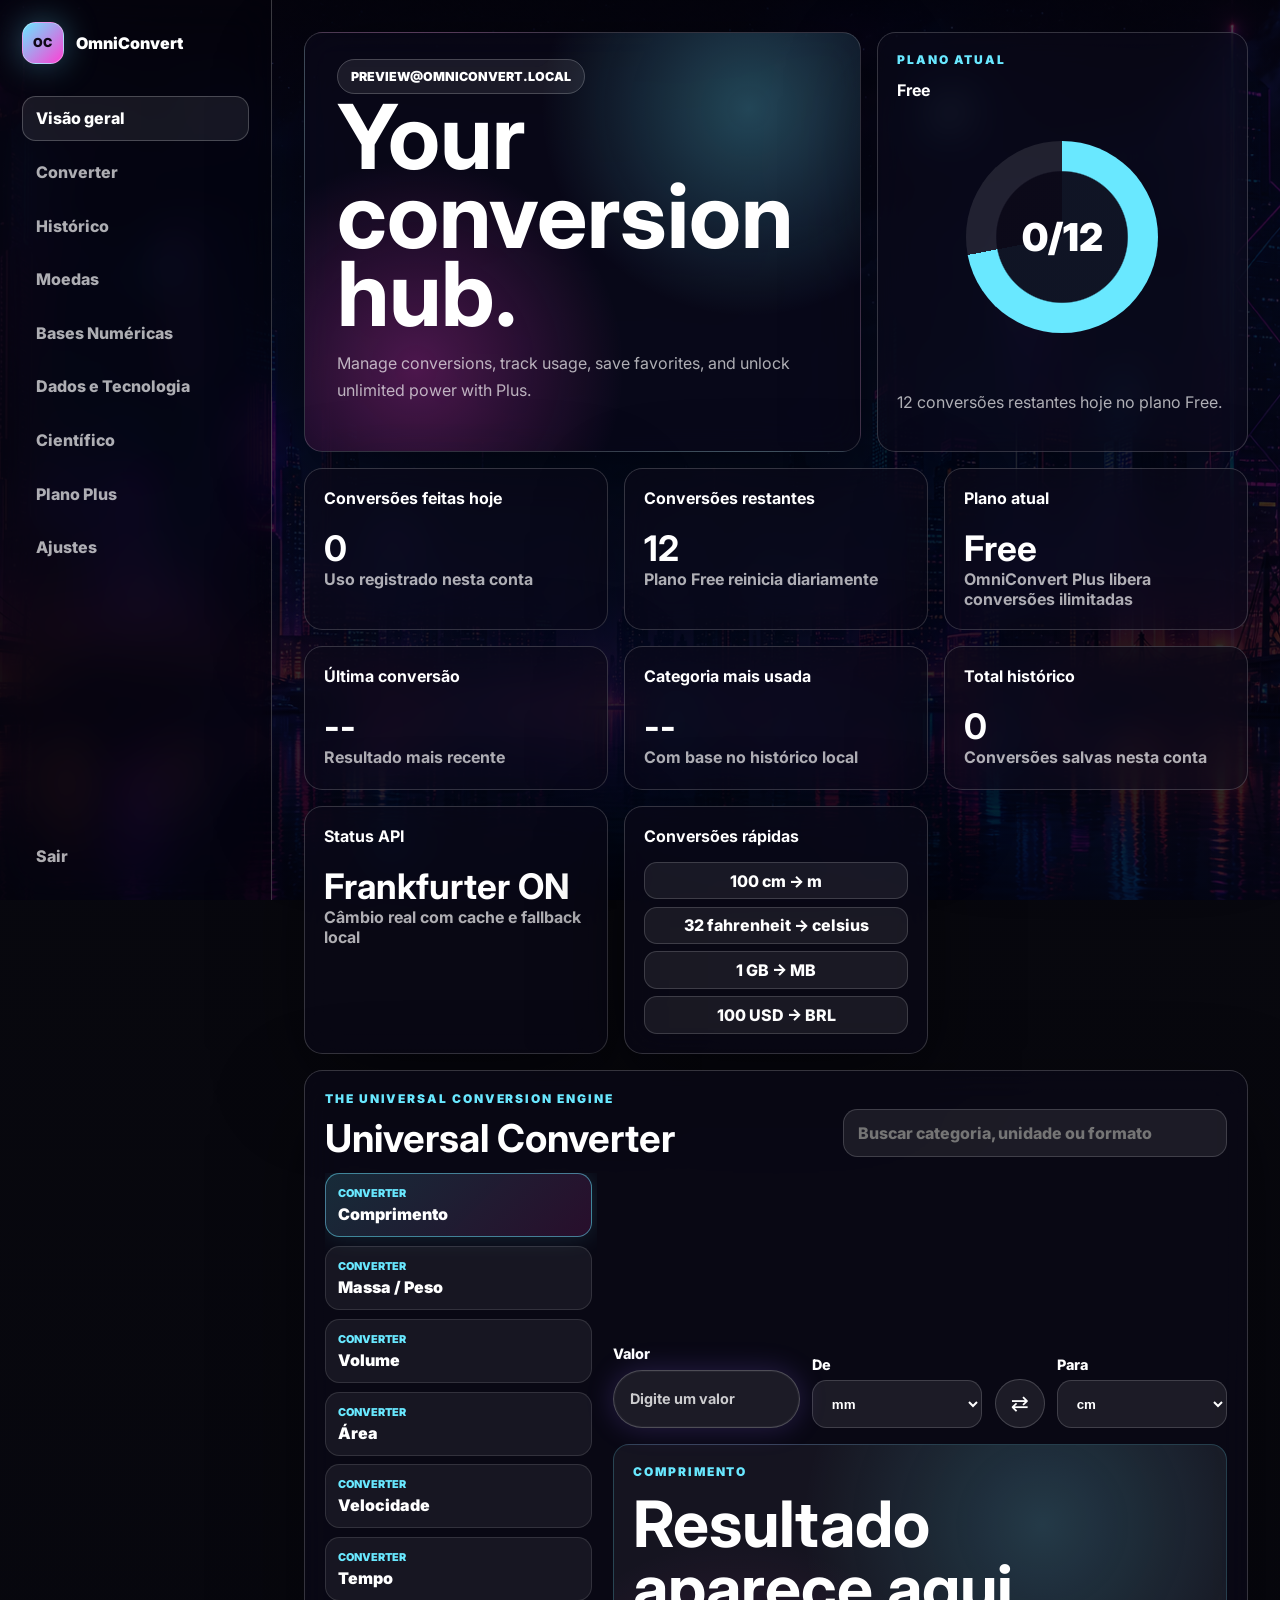
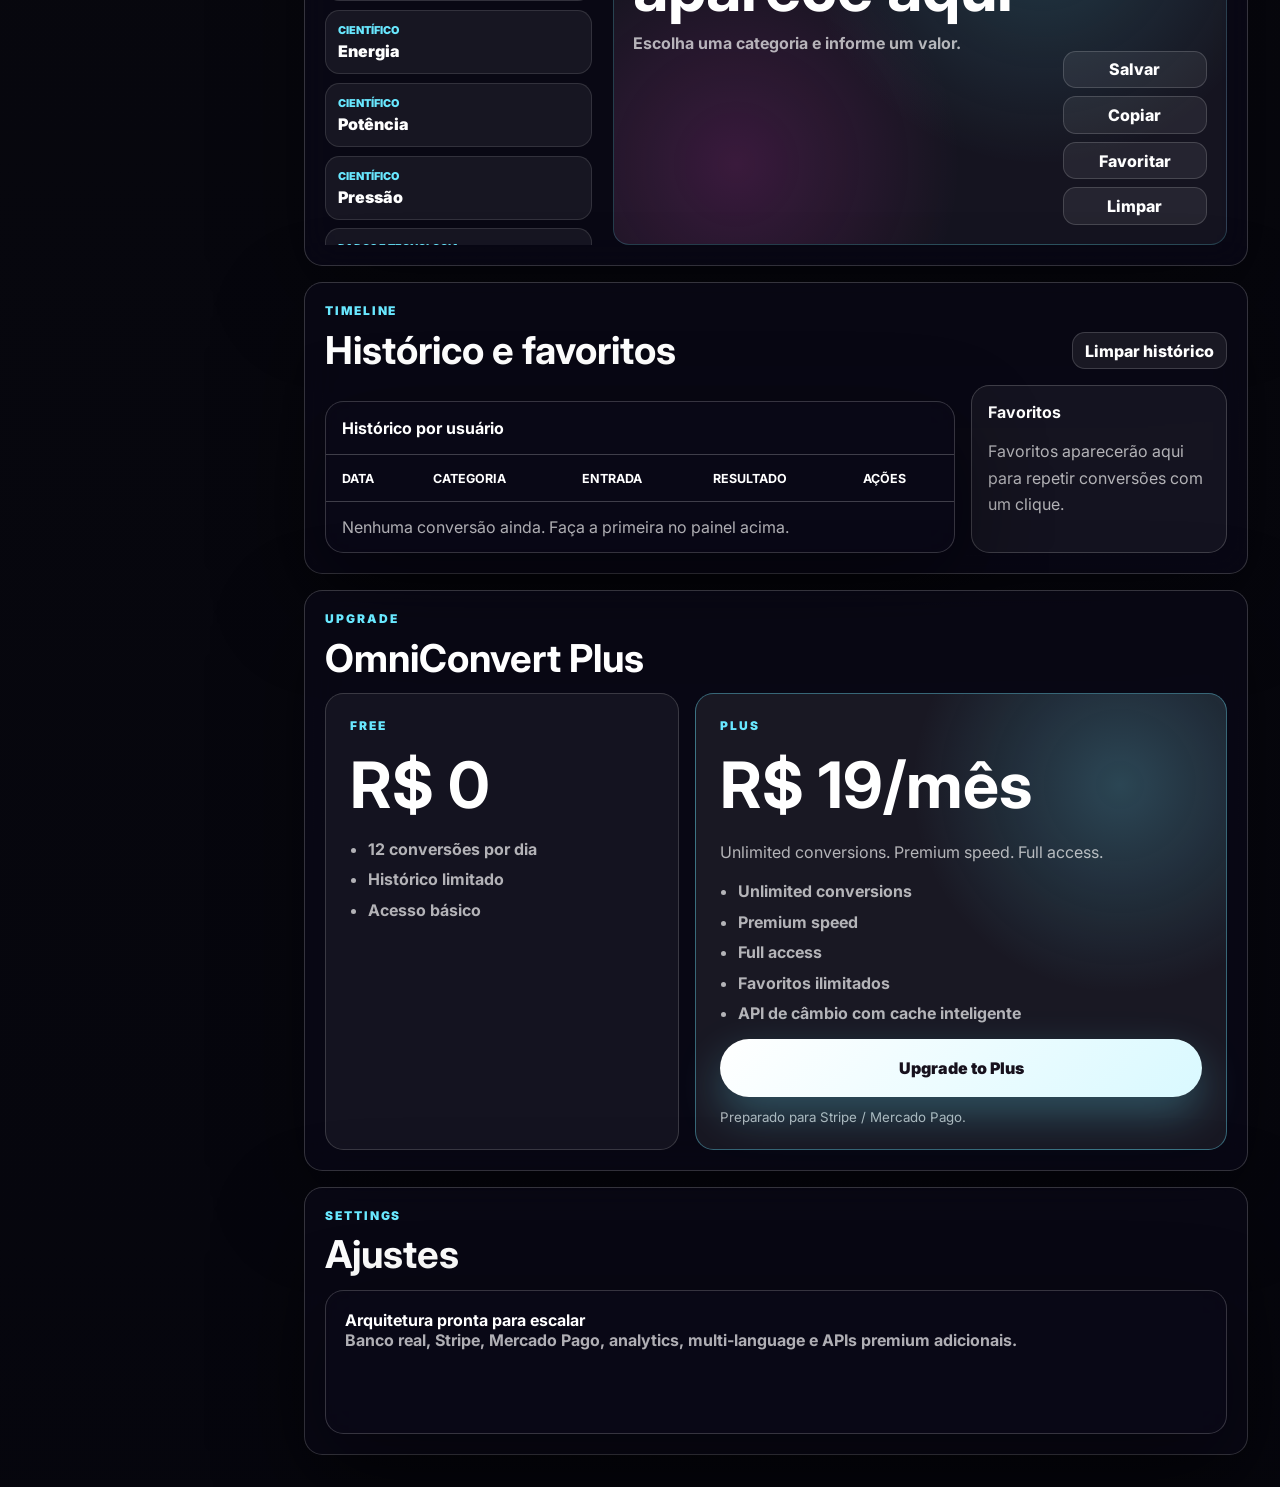
==== commit b31b5196: "Integra API Frankfurter para moedas" ====
--- a/dashboard.html
+++ b/dashboard.html
@@ -84,8 +84,8 @@
         </article>
         <article class="dash-card">
           <h2>Status API</h2>
-          <strong>Future-ready</strong>
-          <span>Câmbio, analytics e pagamentos</span>
+          <strong>Frankfurter ON</strong>
+          <span>Câmbio real com cache e fallback local</span>
         </article>
         <article class="dash-card quick-card">
           <h2>Conversões rápidas</h2>
@@ -203,7 +203,7 @@
               <li>Premium speed</li>
               <li>Full access</li>
               <li>Favoritos ilimitados</li>
-              <li>APIs premium futuras</li>
+              <li>API de câmbio com cache inteligente</li>
             </ul>
             <button class="submit-btn" type="button" data-upgrade>Upgrade to Plus</button>
             <small>Preparado para Stripe / Mercado Pago.</small>
@@ -220,7 +220,7 @@
         </header>
         <div class="dash-card">
           <h2>Arquitetura pronta para escalar</h2>
-          <span>Banco real, Stripe, Mercado Pago, API de câmbio, analytics e multi-language.</span>
+          <span>Banco real, Stripe, Mercado Pago, analytics, multi-language e APIs premium adicionais.</span>
         </div>
       </section>
     </section>
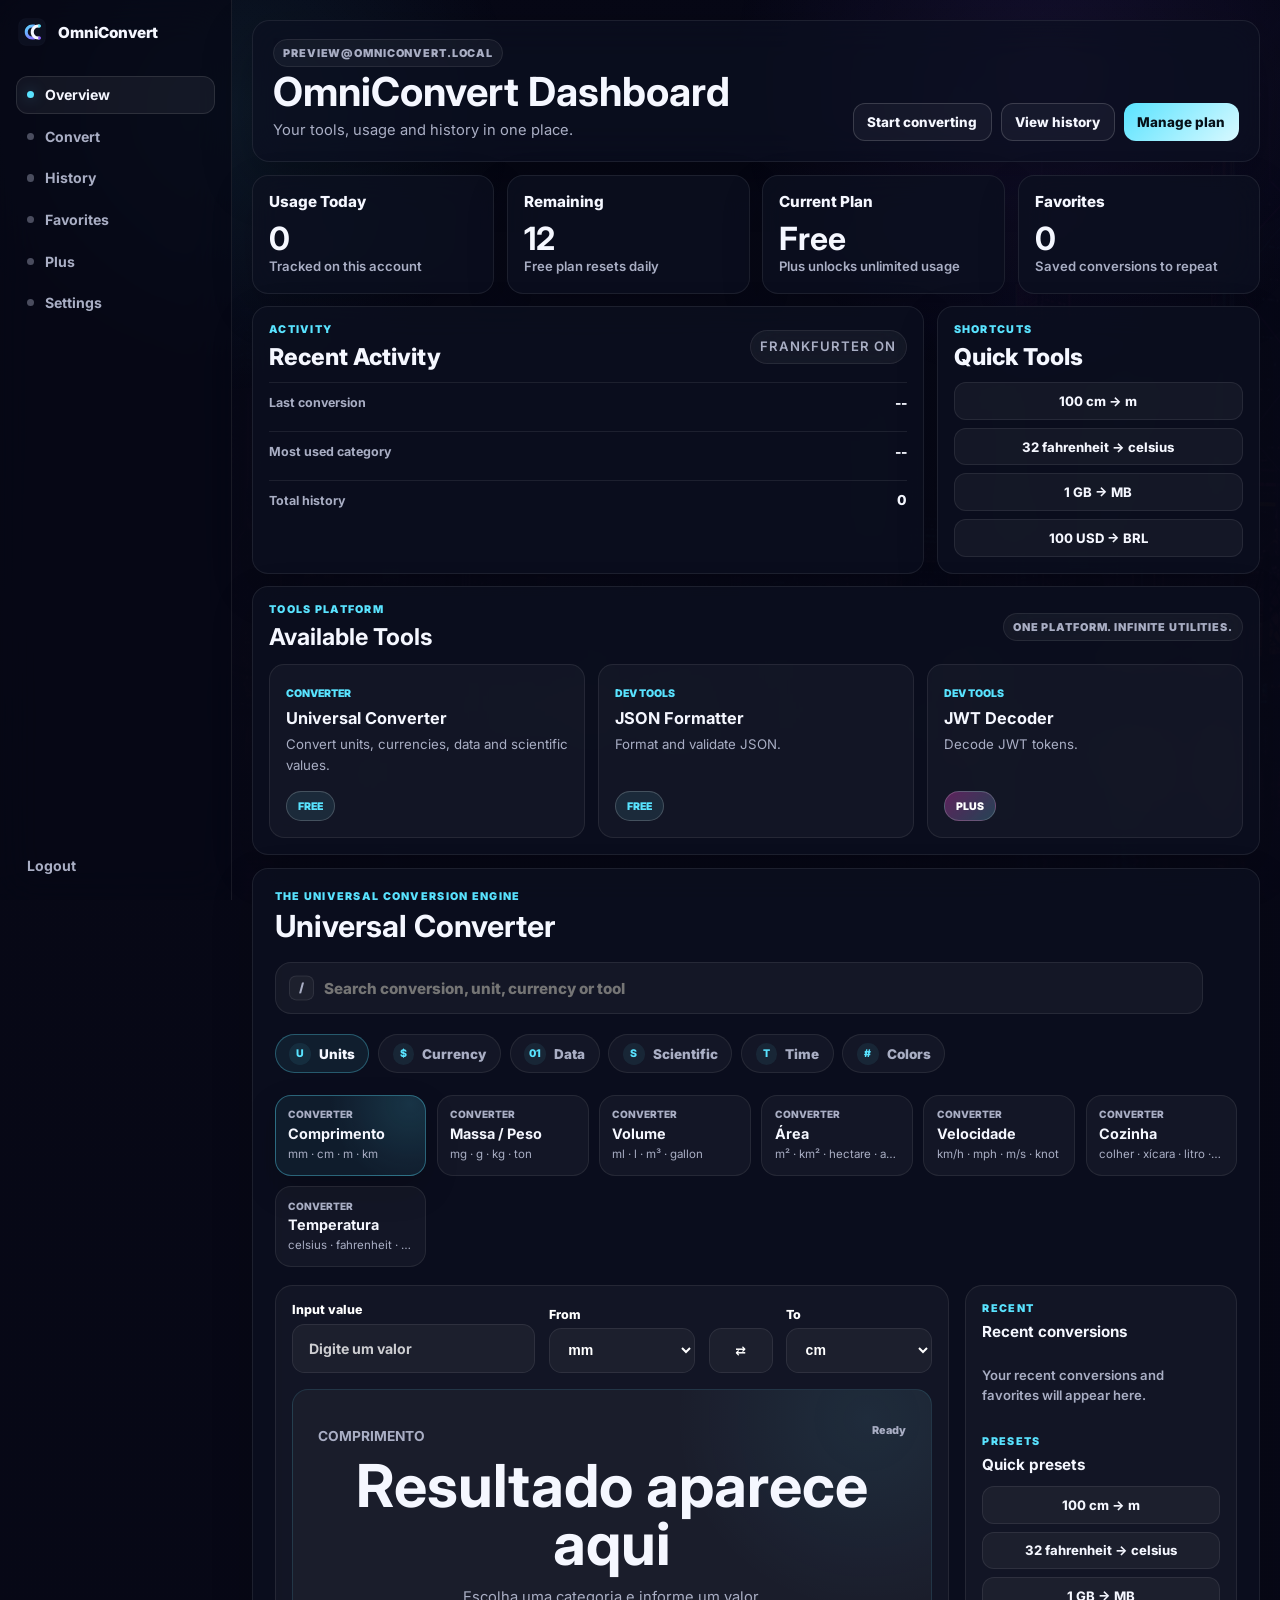
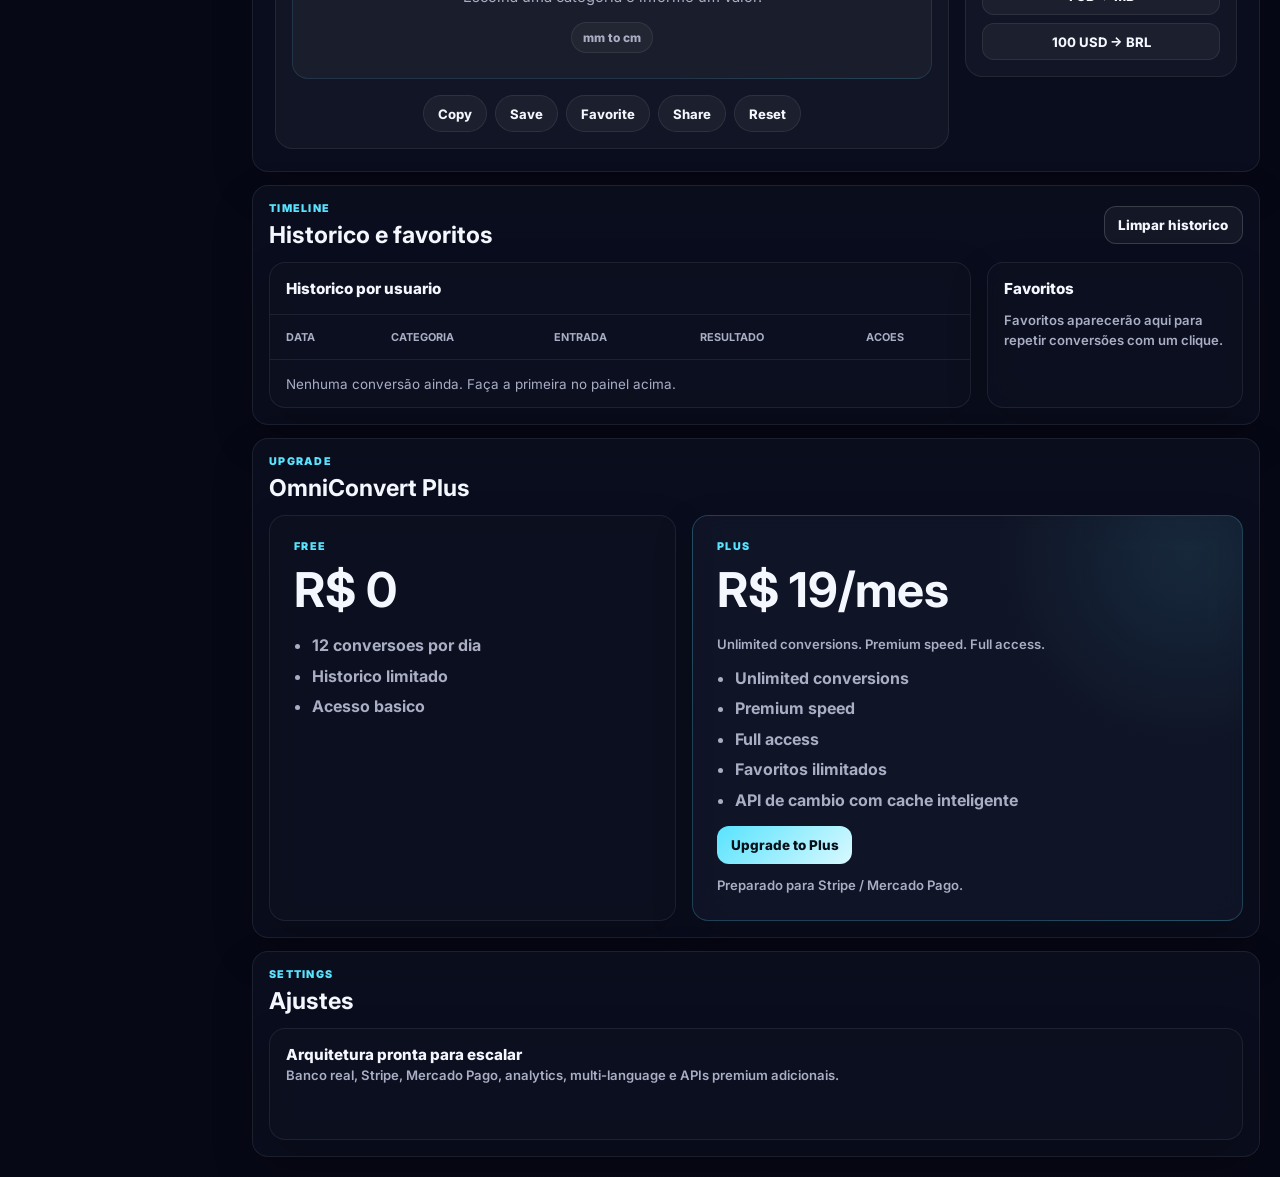
==== commit a8fc2c25: "Atualiza OmniConvert e adiciona contexto de handoff" ====
--- a/dashboard.html
+++ b/dashboard.html
@@ -3,11 +3,13 @@
 <head>
   <meta charset="UTF-8">
   <meta name="viewport" content="width=device-width, initial-scale=1.0">
-  <meta name="description" content="OmniConvert, plataforma SaaS premium de conversão universal.">
+  <meta name="description" content="OmniConvert, plataforma SaaS premium de conversao universal.">
   <title>OmniConvert | Dashboard</title>
   <link rel="preconnect" href="https://fonts.googleapis.com">
   <link rel="preconnect" href="https://fonts.gstatic.com" crossorigin>
   <link href="https://fonts.googleapis.com/css2?family=Inter:wght@400;500;600;700;800;900&display=swap" rel="stylesheet">
+  <link rel="icon" type="image/png" href="assets/brand/favicon.png">
+  <link rel="shortcut icon" href="assets/brand/favicon.ico">
   <link rel="stylesheet" href="styles.css">
 </head>
 <body class="dashboard-page">
@@ -15,134 +17,191 @@
     <aside class="sidebar" aria-label="Menu principal">
       <div>
         <a class="brand" href="dashboard.html">
-          <span class="brand-mark">OC</span>
-          <span>OmniConvert</span>
+          <img class="brand-logo brand-logo-icon" src="assets/brand/omniconvert-icon.svg" alt="OmniConvert icon">
+          <span class="brand-wordmark">OmniConvert</span>
         </a>
-        <nav class="nav-stack" aria-label="Seções do app">
-          <a class="is-active" href="#overview">Visão geral</a>
-          <a href="#converter">Converter</a>
-          <a href="#history">Histórico</a>
-          <a href="#converter" data-nav-category="currency">Moedas</a>
-          <a href="#converter" data-nav-category="bases">Bases Numéricas</a>
-          <a href="#converter" data-nav-category="digital">Dados e Tecnologia</a>
-          <a href="#converter" data-nav-category="scientific">Científico</a>
-          <a href="#plus">Plano Plus</a>
-          <a href="#settings">Ajustes</a>
+        <nav class="nav-stack" aria-label="Secoes do app">
+          <a class="is-active" href="#overview"><span></span>Overview</a>
+          <a href="#converter"><span></span>Convert</a>
+          <a href="#history"><span></span>History</a>
+          <a href="#history"><span></span>Favorites</a>
+          <a href="#plus"><span></span>Plus</a>
+          <a href="#settings"><span></span>Settings</a>
         </nav>
       </div>
-      <button class="logout-btn" type="button">Sair</button>
+      <button class="logout-btn" type="button">Logout</button>
     </aside>
 
     <section class="dashboard-main">
-      <section class="dashboard-hero app-section" id="overview">
-        <article class="welcome-panel converter-hero">
+      <section class="dashboard-header app-section" id="overview">
+        <div>
           <span class="session-pill" data-user-email>Carregando conta...</span>
-          <h1>Your conversion hub.</h1>
-          <p>Manage conversions, track usage, save favorites, and unlock unlimited power with Plus.</p>
-        </article>
-
-        <article class="insight-panel usage-panel">
-          <div>
-            <p class="eyebrow">plano atual</p>
-            <h2 data-plan-label>Free</h2>
-          </div>
-          <div class="radial-stat" data-usage-ring>0/12</div>
-          <p class="muted-copy" data-usage-copy>Conversões diárias disponíveis no plano Free.</p>
-        </article>
+          <span hidden data-plan-label>Free</span>
+          <span hidden data-usage-ring>0/12</span>
+          <span hidden data-usage-copy>Uso disponivel no plano Free.</span>
+          <h1>OmniConvert Dashboard</h1>
+          <p>Your tools, usage and history in one place.</p>
+        </div>
+        <div class="header-actions">
+          <a class="ghost-btn" href="#converter">Start converting</a>
+          <a class="ghost-btn" href="#history">View history</a>
+          <a class="submit-btn compact-btn" href="#plus">Manage plan</a>
+        </div>
       </section>
 
       <section class="dashboard-grid metric-grid app-section" aria-label="Indicadores">
         <article class="dash-card">
-          <h2>Conversões feitas hoje</h2>
+          <h2>Usage Today</h2>
           <strong data-metric-today>0</strong>
-          <span>Uso registrado nesta conta</span>
+          <span>Tracked on this account</span>
         </article>
         <article class="dash-card">
-          <h2>Conversões restantes</h2>
+          <h2>Remaining</h2>
           <strong data-metric-remaining>12</strong>
-          <span>Plano Free reinicia diariamente</span>
+          <span>Free plan resets daily</span>
         </article>
         <article class="dash-card">
-          <h2>Plano atual</h2>
+          <h2>Current Plan</h2>
           <strong data-metric-plan>Free</strong>
-          <span>OmniConvert Plus libera conversões ilimitadas</span>
+          <span>Plus unlocks unlimited usage</span>
         </article>
         <article class="dash-card">
-          <h2>Última conversão</h2>
-          <strong data-metric-last>--</strong>
-          <span>Resultado mais recente</span>
-        </article>
-        <article class="dash-card">
-          <h2>Categoria mais usada</h2>
-          <strong data-metric-top>--</strong>
-          <span>Com base no histórico local</span>
-        </article>
-        <article class="dash-card">
-          <h2>Total histórico</h2>
-          <strong data-metric-total>0</strong>
-          <span>Conversões salvas nesta conta</span>
-        </article>
-        <article class="dash-card">
-          <h2>Status API</h2>
-          <strong>Frankfurter ON</strong>
-          <span>Câmbio real com cache e fallback local</span>
-        </article>
+          <h2>Favorites</h2>
+          <strong data-metric-favorites>0</strong>
+          <span>Saved conversions to repeat</span>
+        </article>
+      </section>
+
+      <section class="overview-layout app-section" aria-label="Resumo do dashboard">
+        <article class="dash-card activity-card">
+          <div class="section-header compact-header">
+            <div>
+              <p class="eyebrow">activity</p>
+              <h2>Recent Activity</h2>
+            </div>
+            <span class="status-chip">Frankfurter ON</span>
+          </div>
+          <dl class="activity-list">
+            <div>
+              <dt>Last conversion</dt>
+              <dd data-metric-last>--</dd>
+            </div>
+            <div>
+              <dt>Most used category</dt>
+              <dd data-metric-top>--</dd>
+            </div>
+            <div>
+              <dt>Total history</dt>
+              <dd data-metric-total>0</dd>
+            </div>
+          </dl>
+        </article>
+
         <article class="dash-card quick-card">
-          <h2>Conversões rápidas</h2>
+          <div class="section-header compact-header">
+            <div>
+              <p class="eyebrow">shortcuts</p>
+              <h2>Quick Tools</h2>
+            </div>
+          </div>
           <div class="quick-actions" data-quick-actions></div>
         </article>
       </section>
 
+      <section class="tools-platform app-section" id="tools-platform">
+        <header class="section-header">
+          <div>
+            <p class="eyebrow">tools platform</p>
+            <h2>Available Tools</h2>
+          </div>
+          <span class="status-chip">One platform. Infinite utilities.</span>
+        </header>
+
+        <div class="tools-grid" data-tools-grid></div>
+      </section>
+
       <section class="converter-panel app-section" id="converter">
-        <header class="section-header">
+        <header class="converter-topbar">
           <div>
             <p class="eyebrow">The Universal Conversion Engine</p>
             <h2>Universal Converter</h2>
           </div>
-          <div class="search-wrap">
-            <input type="search" data-search placeholder="Buscar categoria, unidade ou formato">
-          </div>
-        </header>
-
-        <div class="tabs-shell">
-          <div class="tabs-list" data-tabs></div>
-          <div class="converter-workbench">
-            <div class="converter-form">
-              <label class="field">
-                <span>Valor</span>
-                <span class="input-wrap">
-                  <input data-input-value type="text" inputmode="decimal" placeholder="Digite um valor">
-                </span>
-              </label>
-              <label class="field">
-                <span>De</span>
-                <span class="select-wrap">
-                  <select data-from-unit></select>
-                </span>
-              </label>
-              <button class="icon-action" type="button" data-swap title="Inverter unidades">⇄</button>
-              <label class="field">
-                <span>Para</span>
-                <span class="select-wrap">
-                  <select data-to-unit></select>
-                </span>
-              </label>
-            </div>
-
-            <article class="result-card">
-              <div>
-                <p class="eyebrow" data-active-category>Comprimento</p>
+        </header>
+
+        <div class="converter-search-shell">
+          <div class="search-wrap smart-search">
+            <span class="search-icon">⌕</span>
+            <input type="search" data-search placeholder="Search conversion, unit, currency or tool" autocomplete="off">
+          </div>
+          <div class="search-suggestions" data-search-suggestions></div>
+        </div>
+
+        <div class="category-tabs" data-category-tabs aria-label="Categorias de conversao"></div>
+
+        <div class="subcategory-grid" data-tabs></div>
+
+        <div class="conversion-layout">
+          <div class="conversion-workspace">
+            <section class="conversion-card">
+              <div class="converter-form">
+                <label class="field input-field">
+                  <span>Input value</span>
+                  <span class="input-wrap">
+                    <input data-input-value type="text" inputmode="decimal" placeholder="Digite um valor">
+                  </span>
+                </label>
+                <label class="field">
+                  <span>From</span>
+                  <span class="select-wrap">
+                    <select data-from-unit></select>
+                  </span>
+                </label>
+                <button class="icon-action swap-action" type="button" data-swap title="Inverter unidades">⇄</button>
+                <label class="field">
+                  <span>To</span>
+                  <span class="select-wrap">
+                    <select data-to-unit></select>
+                  </span>
+                </label>
+              </div>
+
+              <article class="result-card" data-result-card>
+                <div class="result-kicker">
+                  <span data-active-category>Comprimento</span>
+                  <time data-result-time>Ready</time>
+                </div>
                 <h3 data-result>Resultado aparece aqui</h3>
-                <span data-result-detail>Escolha uma categoria e informe um valor.</span>
+                <p data-result-detail>Escolha uma categoria e informe um valor.</p>
+                <div class="result-formula" data-result-formula>Conversion preview appears instantly.</div>
+              </article>
+
+              <div class="result-actions action-row" aria-label="Acoes da conversao">
+                <button type="button" data-copy title="Copiar resultado">Copy</button>
+                <button type="button" data-save title="Salvar no historico">Save</button>
+                <button type="button" data-favorite title="Adicionar aos favoritos">Favorite</button>
+                <button type="button" data-share title="Compartilhar conversao">Share</button>
+                <button type="button" data-clear title="Limpar campos">Reset</button>
               </div>
-              <div class="result-actions">
-                <button type="button" data-save>Salvar</button>
-                <button type="button" data-copy>Copiar</button>
-                <button type="button" data-favorite>Favoritar</button>
-                <button type="button" data-clear>Limpar</button>
+            </section>
+          </div>
+
+          <aside class="smart-side-panel">
+            <section>
+              <div class="compact-header">
+                <p class="eyebrow">recent</p>
+                <h3>Recent conversions</h3>
               </div>
-            </article>
-          </div>
+              <div class="recent-stack" data-recent-panel></div>
+            </section>
+
+            <section>
+              <div class="compact-header">
+                <p class="eyebrow">presets</p>
+                <h3>Quick presets</h3>
+              </div>
+              <div class="quick-actions side-presets" data-quick-actions></div>
+            </section>
+          </aside>
         </div>
       </section>
 
@@ -150,13 +209,13 @@
         <header class="section-header">
           <div>
             <p class="eyebrow">timeline</p>
-            <h2>Histórico e favoritos</h2>
-          </div>
-          <button class="ghost-btn" type="button" data-clear-history>Limpar histórico</button>
+            <h2>Historico e favoritos</h2>
+          </div>
+          <button class="ghost-btn" type="button" data-clear-history>Limpar historico</button>
         </header>
         <div class="history-layout">
           <div class="lead-table">
-            <header><h2>Histórico por usuário</h2></header>
+            <header><h2>Historico por usuario</h2></header>
             <table>
               <thead>
                 <tr>
@@ -164,7 +223,7 @@
                   <th>Categoria</th>
                   <th>Entrada</th>
                   <th>Resultado</th>
-                  <th>Ações</th>
+                  <th>Acoes</th>
                 </tr>
               </thead>
               <tbody data-history-body></tbody>
@@ -189,21 +248,21 @@
             <p class="eyebrow">free</p>
             <h3>R$ 0</h3>
             <ul>
-              <li>12 conversões por dia</li>
-              <li>Histórico limitado</li>
-              <li>Acesso básico</li>
+              <li>12 conversoes por dia</li>
+              <li>Historico limitado</li>
+              <li>Acesso basico</li>
             </ul>
           </article>
           <article class="price-card is-featured">
             <p class="eyebrow">plus</p>
-            <h3>R$ 19/mês</h3>
+            <h3>R$ 19/mes</h3>
             <p class="muted-copy">Unlimited conversions. Premium speed. Full access.</p>
             <ul>
               <li>Unlimited conversions</li>
               <li>Premium speed</li>
               <li>Full access</li>
               <li>Favoritos ilimitados</li>
-              <li>API de câmbio com cache inteligente</li>
+              <li>API de cambio com cache inteligente</li>
             </ul>
             <button class="submit-btn" type="button" data-upgrade>Upgrade to Plus</button>
             <small>Preparado para Stripe / Mercado Pago.</small>
@@ -229,7 +288,7 @@
   <div class="upgrade-modal" data-upgrade-modal hidden>
     <div class="modal-card">
       <p class="eyebrow">limite atingido</p>
-      <h2>Desbloqueie conversões ilimitadas com OmniConvert Plus</h2>
+      <h2>Desbloqueie conversoes ilimitadas com OmniConvert Plus</h2>
       <p>Unlimited conversions. Premium speed. Full access.</p>
       <div class="modal-actions">
         <button class="submit-btn" type="button" data-upgrade>Upgrade to Plus</button>
--- a/styles.css
+++ b/styles.css
@@ -1,18 +1,18 @@
 :root {
   color-scheme: dark;
-  --bg: #070711;
-  --panel: rgba(18, 13, 35, 0.5);
-  --panel-strong: rgba(18, 13, 35, 0.72);
-  --text: #ffffff;
-  --muted: rgba(255, 255, 255, 0.68);
-  --line: rgba(255, 255, 255, 0.22);
-  --field: rgba(255, 255, 255, 0.08);
-  --cyan: #69e8ff;
-  --pink: #ff3fd4;
-  --violet: #8c6bff;
+  --bg: #070816;
+  --panel: rgba(12, 16, 32, 0.72);
+  --panel-strong: rgba(17, 22, 42, 0.84);
+  --text: #f5f7ff;
+  --muted: #a9aec4;
+  --line: rgba(255, 255, 255, 0.08);
+  --field: rgba(255, 255, 255, 0.055);
+  --cyan: #59e3ff;
+  --pink: #d65cff;
+  --violet: #8a5cff;
   --orange: #ff8b4a;
   --danger: #ff5c89;
-  --shadow: 0 30px 90px rgba(0, 0, 0, 0.42);
+  --shadow: 0 18px 50px rgba(0, 0, 0, 0.28);
 }
 
 * {
@@ -105,6 +105,60 @@
   gap: 0.72rem;
   color: white;
   font-weight: 900;
+}
+
+.brand-logo {
+  display: block;
+  flex: 0 0 auto;
+  object-fit: contain;
+}
+
+.brand-logo-full {
+  width: min(100%, 18rem);
+  height: auto;
+}
+
+.brand-logo-icon {
+  width: 2.1rem;
+  height: 2.1rem;
+  border-radius: 0.65rem;
+}
+
+.brand-wordmark {
+  color: var(--text);
+  font-weight: 850;
+  letter-spacing: 0;
+}
+
+.brand-favicon {
+  width: 1rem;
+  height: 1rem;
+}
+
+.brand-loading {
+  display: block;
+  width: 2.5rem;
+  height: 2.5rem;
+  animation: brandPulse 1.8s ease-in-out infinite;
+}
+
+.submit-btn .brand-loading {
+  display: none;
+  width: 1.2rem;
+  height: 1.2rem;
+  border-radius: 0.35rem;
+}
+
+.submit-btn.is-loading .brand-loading {
+  display: block;
+}
+
+.submit-btn.is-loading > svg {
+  display: none;
+}
+
+.auth-logo {
+  margin: 0 auto 1.1rem;
 }
 
 .brand-mark {
@@ -1018,6 +1072,18 @@
   }
 }
 
+@keyframes brandPulse {
+  0%,
+  100% {
+    opacity: 0.72;
+    transform: scale(0.98);
+  }
+  50% {
+    opacity: 1;
+    transform: scale(1);
+  }
+}
+
 @media (max-width: 1040px) {
   .dashboard-shell {
     grid-template-columns: 1fr;
@@ -1085,6 +1151,7 @@
     min-width: 0;
     grid-template-columns: repeat(4, minmax(0, 1fr));
   }
+
 }
 
 @media (max-width: 720px) {
@@ -1167,3 +1234,1063 @@
     transition-duration: 0.01ms !important;
   }
 }
+
+.tools-platform {
+  margin-top: 1rem;
+  border: 1px solid rgba(255, 255, 255, 0.18);
+  border-radius: 1.15rem;
+  background: rgba(11, 9, 25, 0.68);
+  box-shadow: var(--shadow);
+  padding: clamp(1rem, 2vw, 1.25rem);
+  backdrop-filter: blur(18px);
+}
+
+.tools-grid {
+  display: grid;
+  grid-template-columns: repeat(3, minmax(0, 1fr));
+  gap: 1rem;
+}
+
+.tool-card {
+  display: flex;
+  min-height: 12rem;
+  flex-direction: column;
+  justify-content: space-between;
+  gap: 1rem;
+  border: 1px solid rgba(255, 255, 255, 0.16);
+  border-radius: 1rem;
+  padding: 1rem;
+  background:
+    radial-gradient(circle at 80% 20%, rgba(105, 232, 255, 0.16), transparent 9rem),
+    rgba(255, 255, 255, 0.05);
+  transition: transform 0.2s ease, border-color 0.2s ease, background 0.2s ease;
+}
+
+.tool-card:hover {
+  transform: translateY(-2px);
+  border-color: rgba(105, 232, 255, 0.4);
+  background:
+    radial-gradient(circle at 80% 20%, rgba(105, 232, 255, 0.24), transparent 9rem),
+    rgba(255, 255, 255, 0.08);
+}
+
+.tool-group {
+  color: var(--cyan);
+  font-size: 0.72rem;
+  font-weight: 900;
+  text-transform: uppercase;
+}
+
+.tool-card h3 {
+  margin: 0.55rem 0;
+  font-size: 1.35rem;
+}
+
+.tool-card p {
+  margin: 0;
+  color: var(--muted);
+  line-height: 1.55;
+}
+
+.plan-badge {
+  width: fit-content;
+  border: 1px solid rgba(255, 255, 255, 0.18);
+  border-radius: 999px;
+  padding: 0.45rem 0.7rem;
+  font-size: 0.72rem;
+  font-weight: 900;
+  text-transform: uppercase;
+}
+
+.plan-badge.is-free {
+  color: var(--cyan);
+  background: rgba(105, 232, 255, 0.1);
+}
+
+.plan-badge.is-plus {
+  color: white;
+  background: linear-gradient(135deg, rgba(255, 63, 212, 0.32), rgba(105, 232, 255, 0.22));
+}
+
+@media (max-width: 1040px) {
+  .tools-grid {
+    grid-template-columns: repeat(2, minmax(0, 1fr));
+  }
+}
+
+@media (max-width: 720px) {
+  .tools-grid {
+    grid-template-columns: 1fr;
+  }
+}
+
+/* OmniConvert dashboard refinement: compact premium SaaS layer. */
+.dashboard-page {
+  background:
+    linear-gradient(180deg, rgba(7, 8, 22, 0.9), rgba(7, 8, 22, 0.97)),
+    linear-gradient(90deg, rgba(7, 8, 22, 0.92), rgba(7, 8, 22, 0.78)),
+    url("assets/omniconvert-bg.png") center/cover fixed no-repeat;
+}
+
+.dashboard-page::before {
+  position: fixed;
+  inset: 0;
+  z-index: -1;
+  content: "";
+  background:
+    radial-gradient(circle at 18% 12%, rgba(89, 227, 255, 0.08), transparent 18rem),
+    radial-gradient(circle at 82% 8%, rgba(138, 92, 255, 0.1), transparent 20rem);
+  pointer-events: none;
+}
+
+.dashboard-shell {
+  grid-template-columns: 14.5rem minmax(0, 1fr);
+}
+
+.sidebar {
+  padding: 1rem;
+  border-right: 1px solid var(--line);
+  background: rgba(7, 8, 22, 0.68);
+  box-shadow: none;
+}
+
+.dashboard-page .brand {
+  gap: 0.65rem;
+  font-size: 0.95rem;
+  letter-spacing: 0;
+}
+
+.dashboard-page .brand-logo-icon {
+  width: 2rem;
+  height: 2rem;
+  border-radius: 0.65rem;
+  box-shadow: none;
+}
+
+.dashboard-page .brand-mark {
+  width: 2rem;
+  height: 2rem;
+  border-radius: 0.65rem;
+  color: #f5f7ff;
+  background: linear-gradient(135deg, rgba(89, 227, 255, 0.92), rgba(138, 92, 255, 0.9));
+  box-shadow: none;
+  font-size: 0.68rem;
+}
+
+.nav-stack {
+  gap: 0.25rem;
+  margin-top: 1.5rem;
+}
+
+.nav-stack a,
+.logout-btn {
+  min-height: 2.35rem;
+  gap: 0.65rem;
+  border-radius: 0.75rem;
+  padding: 0 0.65rem;
+  color: var(--muted);
+  font-size: 0.88rem;
+  font-weight: 700;
+}
+
+.nav-stack a span {
+  width: 0.44rem;
+  height: 0.44rem;
+  border-radius: 999px;
+  background: rgba(169, 174, 196, 0.42);
+}
+
+.nav-stack a.is-active {
+  border-color: rgba(255, 255, 255, 0.1);
+  color: var(--text);
+  background: rgba(255, 255, 255, 0.055);
+}
+
+.nav-stack a.is-active span {
+  background: var(--cyan);
+  box-shadow: 0 0 14px rgba(89, 227, 255, 0.35);
+}
+
+.nav-stack a:hover,
+.logout-btn:hover {
+  border-color: rgba(255, 255, 255, 0.11);
+  color: var(--text);
+  background: rgba(255, 255, 255, 0.05);
+}
+
+.dashboard-main {
+  width: min(100%, 84rem);
+  padding: 1.25rem;
+}
+
+.dashboard-header {
+  display: flex;
+  align-items: flex-end;
+  justify-content: space-between;
+  gap: 1rem;
+  padding: 1.25rem;
+  border: 1px solid var(--line);
+  border-radius: 1.1rem;
+  background: rgba(12, 16, 32, 0.72);
+  box-shadow: var(--shadow);
+  backdrop-filter: blur(18px);
+}
+
+.dashboard-header h1 {
+  margin: 0.65rem 0 0.35rem;
+  color: var(--text);
+  font-size: clamp(2rem, 4vw, 2.5rem);
+  line-height: 1.05;
+  letter-spacing: 0;
+}
+
+.dashboard-header p {
+  margin: 0;
+  color: var(--muted);
+  font-size: 0.92rem;
+  line-height: 1.5;
+}
+
+.header-actions {
+  display: flex;
+  flex-wrap: wrap;
+  justify-content: flex-end;
+  gap: 0.55rem;
+}
+
+.session-pill,
+.status-chip {
+  border-color: var(--line);
+  padding: 0.38rem 0.58rem;
+  color: var(--muted);
+  background: rgba(255, 255, 255, 0.045);
+  font-size: 0.68rem;
+  letter-spacing: 0.08em;
+}
+
+.compact-btn,
+.dashboard-page .ghost-btn,
+.dashboard-page .submit-btn {
+  min-height: 2.4rem;
+  border-radius: 0.75rem;
+  padding: 0 0.85rem;
+  font-size: 0.84rem;
+  font-weight: 800;
+}
+
+.dashboard-page .submit-btn {
+  width: auto;
+  color: #061018;
+  background: linear-gradient(135deg, var(--cyan), #d9f9ff);
+  box-shadow: none;
+}
+
+.dashboard-page .submit-btn:hover {
+  box-shadow: 0 12px 28px rgba(89, 227, 255, 0.16);
+}
+
+.dashboard-page .ghost-btn {
+  display: inline-flex;
+  align-items: center;
+  justify-content: center;
+  color: var(--text);
+  background: rgba(255, 255, 255, 0.045);
+}
+
+.metric-grid {
+  display: grid;
+  grid-template-columns: repeat(4, minmax(0, 1fr));
+  gap: 0.8rem;
+  margin-top: 0.8rem;
+}
+
+.overview-layout {
+  display: grid;
+  grid-template-columns: minmax(0, 1.35fr) minmax(20rem, 0.65fr);
+  gap: 0.8rem;
+  margin-top: 0.8rem;
+}
+
+.dash-card,
+.tools-platform,
+.converter-panel,
+.history-panel,
+.plus-panel,
+.settings-panel,
+.favorites-panel,
+.lead-table,
+.price-card {
+  border: 1px solid var(--line);
+  border-radius: 1rem;
+  background: rgba(12, 16, 32, 0.76);
+  box-shadow: 0 16px 42px rgba(0, 0, 0, 0.18);
+  backdrop-filter: blur(16px);
+}
+
+.dash-card {
+  min-height: 7rem;
+  padding: 1rem;
+}
+
+.dash-card h2,
+.lead-table h2,
+.favorites-panel h2 {
+  margin: 0;
+  color: var(--text);
+  font-size: 0.95rem;
+  font-weight: 800;
+}
+
+.dash-card strong {
+  display: block;
+  margin-top: 0.75rem;
+  color: var(--text);
+  font-size: clamp(1.65rem, 3vw, 2rem);
+  line-height: 1;
+}
+
+.dash-card span,
+.muted-copy,
+.price-card small {
+  color: var(--muted);
+  font-size: 0.82rem;
+  font-weight: 600;
+  line-height: 1.5;
+}
+
+.eyebrow {
+  margin-bottom: 0.45rem;
+  color: var(--cyan);
+  font-size: 0.67rem;
+  letter-spacing: 0.12em;
+}
+
+.section-header {
+  align-items: center;
+  margin-bottom: 0.85rem;
+}
+
+.compact-header {
+  margin-bottom: 0.75rem;
+}
+
+.section-header h2 {
+  font-size: clamp(1.15rem, 2vw, 1.45rem);
+  line-height: 1.15;
+}
+
+.activity-list {
+  display: grid;
+  gap: 0.55rem;
+  margin: 0;
+}
+
+.activity-list div {
+  display: flex;
+  align-items: center;
+  justify-content: space-between;
+  gap: 1rem;
+  padding: 0.72rem 0;
+  border-top: 1px solid var(--line);
+}
+
+.activity-list dt {
+  color: var(--muted);
+  font-size: 0.78rem;
+  font-weight: 700;
+}
+
+.activity-list dd {
+  margin: 0;
+  color: var(--text);
+  font-size: 0.86rem;
+  font-weight: 800;
+  text-align: right;
+}
+
+.quick-actions {
+  gap: 0.5rem;
+  margin-top: 0;
+}
+
+.quick-actions button,
+.mini-btn,
+.result-actions button,
+.favorite-chip,
+.convert-shortcuts button {
+  border-color: var(--line);
+  border-radius: 0.75rem;
+  color: var(--text);
+  background: rgba(255, 255, 255, 0.045);
+  font-size: 0.82rem;
+  font-weight: 750;
+}
+
+.quick-actions button:hover,
+.mini-btn:hover,
+.ghost-btn:hover,
+.result-actions button:hover,
+.favorite-chip:hover,
+.convert-shortcuts button:hover,
+.tool-card:hover {
+  transform: translateY(-1px);
+  border-color: rgba(89, 227, 255, 0.28);
+  background: rgba(89, 227, 255, 0.075);
+  box-shadow: 0 10px 30px rgba(89, 227, 255, 0.08);
+}
+
+.tools-platform,
+.converter-panel,
+.history-panel,
+.plus-panel,
+.settings-panel {
+  margin-top: 0.8rem;
+  padding: 1rem;
+}
+
+.tools-grid {
+  gap: 0.8rem;
+}
+
+.tool-card {
+  min-height: 9.5rem;
+  border-color: var(--line);
+  border-radius: 0.95rem;
+  background: rgba(255, 255, 255, 0.035);
+  box-shadow: none;
+}
+
+.tool-card h3 {
+  margin: 0.42rem 0;
+  font-size: 1.02rem;
+}
+
+.tool-card p {
+  color: var(--muted);
+  font-size: 0.83rem;
+}
+
+.tool-group,
+.plan-badge {
+  font-size: 0.66rem;
+}
+
+.convert-shortcuts {
+  display: flex;
+  flex-wrap: wrap;
+  gap: 0.5rem;
+  margin: -0.2rem 0 0.9rem;
+}
+
+.convert-shortcuts button {
+  min-height: 2.25rem;
+  padding: 0 0.75rem;
+  cursor: pointer;
+}
+
+.tabs-shell {
+  grid-template-columns: minmax(11rem, 14rem) minmax(0, 1fr);
+}
+
+.tabs-list {
+  max-height: 34rem;
+  gap: 0.42rem;
+}
+
+.tab-btn {
+  min-height: 3.15rem;
+  border-color: var(--line);
+  border-radius: 0.75rem;
+  background: rgba(255, 255, 255, 0.035);
+  font-size: 0.82rem;
+  font-weight: 800;
+  padding: 0.65rem;
+}
+
+.tab-btn span {
+  color: var(--muted);
+  font-size: 0.62rem;
+}
+
+.tab-btn.is-active {
+  border-color: rgba(89, 227, 255, 0.28);
+  background: rgba(89, 227, 255, 0.075);
+  box-shadow: none;
+}
+
+.field {
+  gap: 0.4rem;
+  font-size: 0.78rem;
+  font-weight: 800;
+}
+
+.dashboard-page .input-wrap,
+.search-wrap input,
+.select-wrap select {
+  min-height: 2.8rem;
+  border-color: var(--line);
+  border-radius: 0.78rem;
+  background: rgba(255, 255, 255, 0.045);
+  box-shadow: none;
+  font-size: 0.88rem;
+}
+
+.dashboard-page .input-wrap:focus-within,
+.search-wrap input:focus,
+.select-wrap select:focus {
+  border-color: rgba(89, 227, 255, 0.42);
+  box-shadow: 0 0 0 3px rgba(89, 227, 255, 0.08);
+  transform: none;
+}
+
+.icon-action {
+  width: auto;
+  min-width: 3.4rem;
+  height: 2.8rem;
+  border-color: var(--line);
+  border-radius: 0.78rem;
+  background: rgba(255, 255, 255, 0.045);
+  font-size: 0.8rem;
+  font-weight: 850;
+}
+
+.result-card {
+  min-height: 10rem;
+  border-color: rgba(89, 227, 255, 0.12);
+  border-radius: 1rem;
+  background:
+    radial-gradient(circle at 90% 10%, rgba(89, 227, 255, 0.08), transparent 12rem),
+    rgba(255, 255, 255, 0.035);
+}
+
+.result-card h3 {
+  font-size: clamp(1.65rem, 4vw, 2.8rem);
+}
+
+.result-card span {
+  color: var(--muted);
+  font-size: 0.86rem;
+}
+
+.lead-table {
+  margin-top: 0;
+}
+
+.lead-table header,
+.lead-table th,
+.lead-table td {
+  border-color: var(--line);
+}
+
+.lead-table th {
+  color: var(--muted);
+  font-size: 0.68rem;
+}
+
+.lead-table td {
+  font-size: 0.84rem;
+}
+
+.pricing-grid {
+  grid-template-columns: minmax(0, 0.85fr) minmax(0, 1.15fr);
+}
+
+.price-card h3 {
+  font-size: clamp(2rem, 4vw, 3rem);
+}
+
+.price-card.is-featured {
+  border-color: rgba(89, 227, 255, 0.22);
+  background:
+    radial-gradient(circle at 90% 10%, rgba(89, 227, 255, 0.1), transparent 12rem),
+    rgba(17, 22, 42, 0.78);
+}
+
+.modal-card {
+  border-color: rgba(89, 227, 255, 0.18);
+  border-radius: 1rem;
+  background: rgba(12, 16, 32, 0.96);
+}
+
+.modal-card h2 {
+  font-size: clamp(1.7rem, 4vw, 2.5rem);
+}
+
+@media (max-width: 1040px) {
+  .dashboard-shell {
+    grid-template-columns: 1fr;
+  }
+
+  .sidebar {
+    position: sticky;
+    top: 0;
+    z-index: 4;
+    height: auto;
+  }
+
+  .sidebar > div {
+    display: grid;
+    gap: 0.9rem;
+  }
+
+  .nav-stack {
+    display: flex;
+    flex-wrap: wrap;
+  }
+
+  .metric-grid,
+  .tools-grid {
+    grid-template-columns: repeat(2, minmax(0, 1fr));
+  }
+
+  .overview-layout,
+  .tabs-shell,
+  .history-layout,
+  .pricing-grid {
+    grid-template-columns: 1fr;
+  }
+}
+
+@media (max-width: 720px) {
+  .brand-logo-icon {
+    width: 1.9rem;
+    height: 1.9rem;
+  }
+
+  .brand-logo-full {
+    width: min(100%, 15rem);
+  }
+
+  .brand-wordmark {
+    font-size: 0.92rem;
+  }
+
+  .dashboard-main {
+    padding: 0.85rem;
+  }
+
+  .dashboard-header {
+    align-items: stretch;
+    flex-direction: column;
+    padding: 1rem;
+  }
+
+  .header-actions {
+    justify-content: stretch;
+  }
+
+  .header-actions a {
+    flex: 1 1 100%;
+  }
+
+  .metric-grid,
+  .tools-grid,
+  .converter-form,
+  .result-actions {
+    grid-template-columns: 1fr;
+  }
+
+  .tabs-list {
+    max-height: 18rem;
+    grid-template-columns: 1fr;
+    overflow: auto;
+  }
+
+  .result-card,
+  .activity-list div {
+    flex-direction: column;
+    align-items: flex-start;
+  }
+
+  .activity-list dd {
+    text-align: left;
+  }
+}
+
+/* Universal Converter polish: two-level tabs, compact actions, cleaner spacing. */
+.converter-panel {
+  display: grid;
+  gap: 1.15rem;
+  padding: clamp(1rem, 2vw, 1.35rem);
+}
+
+.converter-topbar {
+  display: flex;
+  align-items: flex-end;
+  justify-content: space-between;
+  gap: 1rem;
+}
+
+.converter-topbar h2 {
+  margin: 0;
+  font-size: clamp(1.45rem, 2.4vw, 1.9rem);
+  line-height: 1.1;
+}
+
+.converter-search-shell {
+  display: grid;
+  gap: 0.55rem;
+  width: 100%;
+}
+
+.smart-search {
+  position: relative;
+  width: min(100%, 58rem);
+}
+
+.smart-search .search-icon {
+  position: absolute;
+  left: 0.9rem;
+  top: 50%;
+  z-index: 1;
+  color: var(--muted);
+  font-size: 0;
+  transform: translateY(-50%);
+  pointer-events: none;
+}
+
+.smart-search .search-icon::before {
+  content: "/";
+  display: grid;
+  width: 1.45rem;
+  height: 1.45rem;
+  place-items: center;
+  border: 1px solid var(--line);
+  border-radius: 0.45rem;
+  color: var(--muted);
+  background: rgba(255, 255, 255, 0.04);
+  font-size: 0.78rem;
+  font-weight: 900;
+}
+
+.smart-search input {
+  min-height: 3.25rem;
+  padding-left: 3rem;
+  border-radius: 1rem;
+  font-size: 0.95rem;
+  transition: border-color 0.2s ease, box-shadow 0.2s ease, background 0.2s ease;
+}
+
+.smart-search input:focus {
+  border-color: rgba(89, 227, 255, 0.32);
+  background: rgba(255, 255, 255, 0.06);
+  box-shadow: 0 0 0 4px rgba(89, 227, 255, 0.06);
+}
+
+.search-suggestions {
+  display: flex;
+  flex-wrap: wrap;
+  gap: 0.45rem;
+  min-height: 0;
+}
+
+.search-suggestions:empty {
+  display: none;
+}
+
+.search-suggestions button,
+.category-pill,
+.subcategory-card,
+.recent-item {
+  border: 1px solid var(--line);
+  color: var(--text);
+  background: rgba(255, 255, 255, 0.04);
+  cursor: pointer;
+  transition: transform 0.18s ease, border-color 0.18s ease, background 0.18s ease, box-shadow 0.18s ease;
+}
+
+.search-suggestions button {
+  min-height: 2rem;
+  border-radius: 999px;
+  padding: 0 0.7rem;
+  color: var(--muted);
+  font-size: 0.75rem;
+  font-weight: 800;
+}
+
+.category-tabs {
+  display: flex;
+  gap: 0.55rem;
+  overflow-x: auto;
+  padding: 0.1rem 0 0.2rem;
+  scrollbar-width: thin;
+}
+
+.category-pill {
+  display: inline-flex;
+  flex: 0 0 auto;
+  min-height: 2.45rem;
+  align-items: center;
+  gap: 0.5rem;
+  border-radius: 999px;
+  padding: 0 0.85rem;
+  color: var(--muted);
+  font-size: 0.84rem;
+  font-weight: 850;
+}
+
+.category-pill span {
+  display: grid;
+  width: 1.35rem;
+  height: 1.35rem;
+  place-items: center;
+  border-radius: 50%;
+  color: var(--cyan);
+  background: rgba(89, 227, 255, 0.08);
+  font-size: 0.66rem;
+}
+
+.category-pill.is-active {
+  border-color: rgba(89, 227, 255, 0.3);
+  color: var(--text);
+  background: rgba(89, 227, 255, 0.08);
+}
+
+.subcategory-grid {
+  display: grid;
+  grid-template-columns: repeat(6, minmax(0, 1fr));
+  gap: 0.65rem;
+}
+
+.subcategory-card {
+  display: grid;
+  min-height: 5rem;
+  align-content: start;
+  gap: 0.28rem;
+  border-radius: 1rem;
+  padding: 0.78rem;
+  text-align: left;
+}
+
+.subcategory-card span {
+  color: var(--muted);
+  font-size: 0.63rem;
+  font-weight: 850;
+  text-transform: uppercase;
+}
+
+.subcategory-card strong {
+  color: var(--text);
+  font-size: 0.9rem;
+  line-height: 1.2;
+}
+
+.subcategory-card small {
+  overflow: hidden;
+  color: var(--muted);
+  font-size: 0.72rem;
+  line-height: 1.35;
+  text-overflow: ellipsis;
+  white-space: nowrap;
+}
+
+.category-pill:hover,
+.subcategory-card:hover,
+.search-suggestions button:hover,
+.recent-item:hover {
+  transform: translateY(-1px);
+  border-color: rgba(89, 227, 255, 0.24);
+  background: rgba(89, 227, 255, 0.07);
+}
+
+.subcategory-card.is-active {
+  border-color: rgba(89, 227, 255, 0.36);
+  background:
+    radial-gradient(circle at 90% 10%, rgba(89, 227, 255, 0.12), transparent 5rem),
+    rgba(89, 227, 255, 0.07);
+  box-shadow: 0 14px 34px rgba(0, 0, 0, 0.16);
+}
+
+.conversion-layout {
+  display: grid;
+  grid-template-columns: minmax(0, 1fr) minmax(17rem, 0.32fr);
+  gap: 1rem;
+  align-items: start;
+}
+
+.conversion-card,
+.smart-side-panel {
+  border: 1px solid var(--line);
+  border-radius: 1.1rem;
+  background: rgba(255, 255, 255, 0.035);
+}
+
+.conversion-card {
+  display: grid;
+  gap: 1rem;
+  padding: 1rem;
+}
+
+.conversion-card .converter-form {
+  grid-template-columns: minmax(12rem, 1.25fr) minmax(8rem, 0.75fr) auto minmax(8rem, 0.75fr);
+  gap: 0.85rem;
+}
+
+.swap-action {
+  min-width: 4rem;
+  align-self: end;
+}
+
+.result-card {
+  display: grid;
+  min-height: 12rem;
+  gap: 0.8rem;
+  place-items: center;
+  padding: clamp(1.15rem, 3vw, 1.6rem);
+  text-align: center;
+}
+
+.result-kicker {
+  display: flex;
+  width: 100%;
+  align-items: center;
+  justify-content: space-between;
+  gap: 1rem;
+  color: var(--muted);
+  font-size: 0.72rem;
+  font-weight: 850;
+  text-transform: uppercase;
+}
+
+.result-kicker time {
+  color: var(--muted);
+  font-size: 0.68rem;
+  text-transform: none;
+}
+
+.result-card h3 {
+  max-width: 100%;
+  margin: 0;
+  color: var(--text);
+  font-size: clamp(2.2rem, 5vw, 3.7rem);
+  line-height: 0.98;
+}
+
+.result-card p {
+  max-width: 42rem;
+  margin: 0;
+  color: var(--muted);
+  font-size: 0.92rem;
+  line-height: 1.55;
+}
+
+.result-formula {
+  border: 1px solid var(--line);
+  border-radius: 999px;
+  padding: 0.45rem 0.7rem;
+  color: var(--muted);
+  background: rgba(255, 255, 255, 0.035);
+  font-size: 0.75rem;
+  font-weight: 800;
+}
+
+.result-card.is-updated h3 {
+  animation: resultPulse 0.36s ease;
+}
+
+.action-row {
+  display: flex;
+  flex-wrap: wrap;
+  gap: 0.55rem;
+  justify-content: center;
+}
+
+.action-row button {
+  min-height: 2.3rem;
+  flex: 0 0 auto;
+  border-radius: 999px;
+  padding: 0 0.85rem;
+}
+
+.smart-side-panel {
+  display: grid;
+  gap: 1rem;
+  padding: 1rem;
+}
+
+.smart-side-panel h3 {
+  margin: 0;
+  color: var(--text);
+  font-size: 0.95rem;
+}
+
+.recent-stack,
+.side-presets {
+  display: grid;
+  gap: 0.5rem;
+}
+
+.recent-item {
+  display: grid;
+  width: 100%;
+  gap: 0.22rem;
+  border-radius: 0.85rem;
+  padding: 0.75rem;
+  text-align: left;
+}
+
+.recent-item span {
+  color: var(--muted);
+  font-size: 0.68rem;
+  font-weight: 850;
+  text-transform: uppercase;
+}
+
+.recent-item strong {
+  color: var(--text);
+  font-size: 0.78rem;
+  line-height: 1.35;
+}
+
+@keyframes resultPulse {
+  from {
+    opacity: 0.65;
+    transform: translateY(0.25rem);
+  }
+  to {
+    opacity: 1;
+    transform: translateY(0);
+  }
+}
+
+@media (max-width: 1180px) {
+  .subcategory-grid {
+    grid-template-columns: repeat(3, minmax(0, 1fr));
+  }
+
+  .conversion-layout {
+    grid-template-columns: 1fr;
+  }
+}
+
+@media (max-width: 720px) {
+  .converter-panel {
+    gap: 0.9rem;
+  }
+
+  .subcategory-grid {
+    grid-template-columns: repeat(2, minmax(0, 1fr));
+  }
+
+  .conversion-card .converter-form {
+    grid-template-columns: 1fr;
+  }
+
+  .swap-action {
+    width: 100%;
+  }
+
+  .action-row {
+    justify-content: stretch;
+  }
+
+  .action-row button {
+    flex: 1 1 calc(50% - 0.55rem);
+  }
+
+  .result-kicker {
+    align-items: flex-start;
+    flex-direction: column;
+    gap: 0.35rem;
+  }
+}
